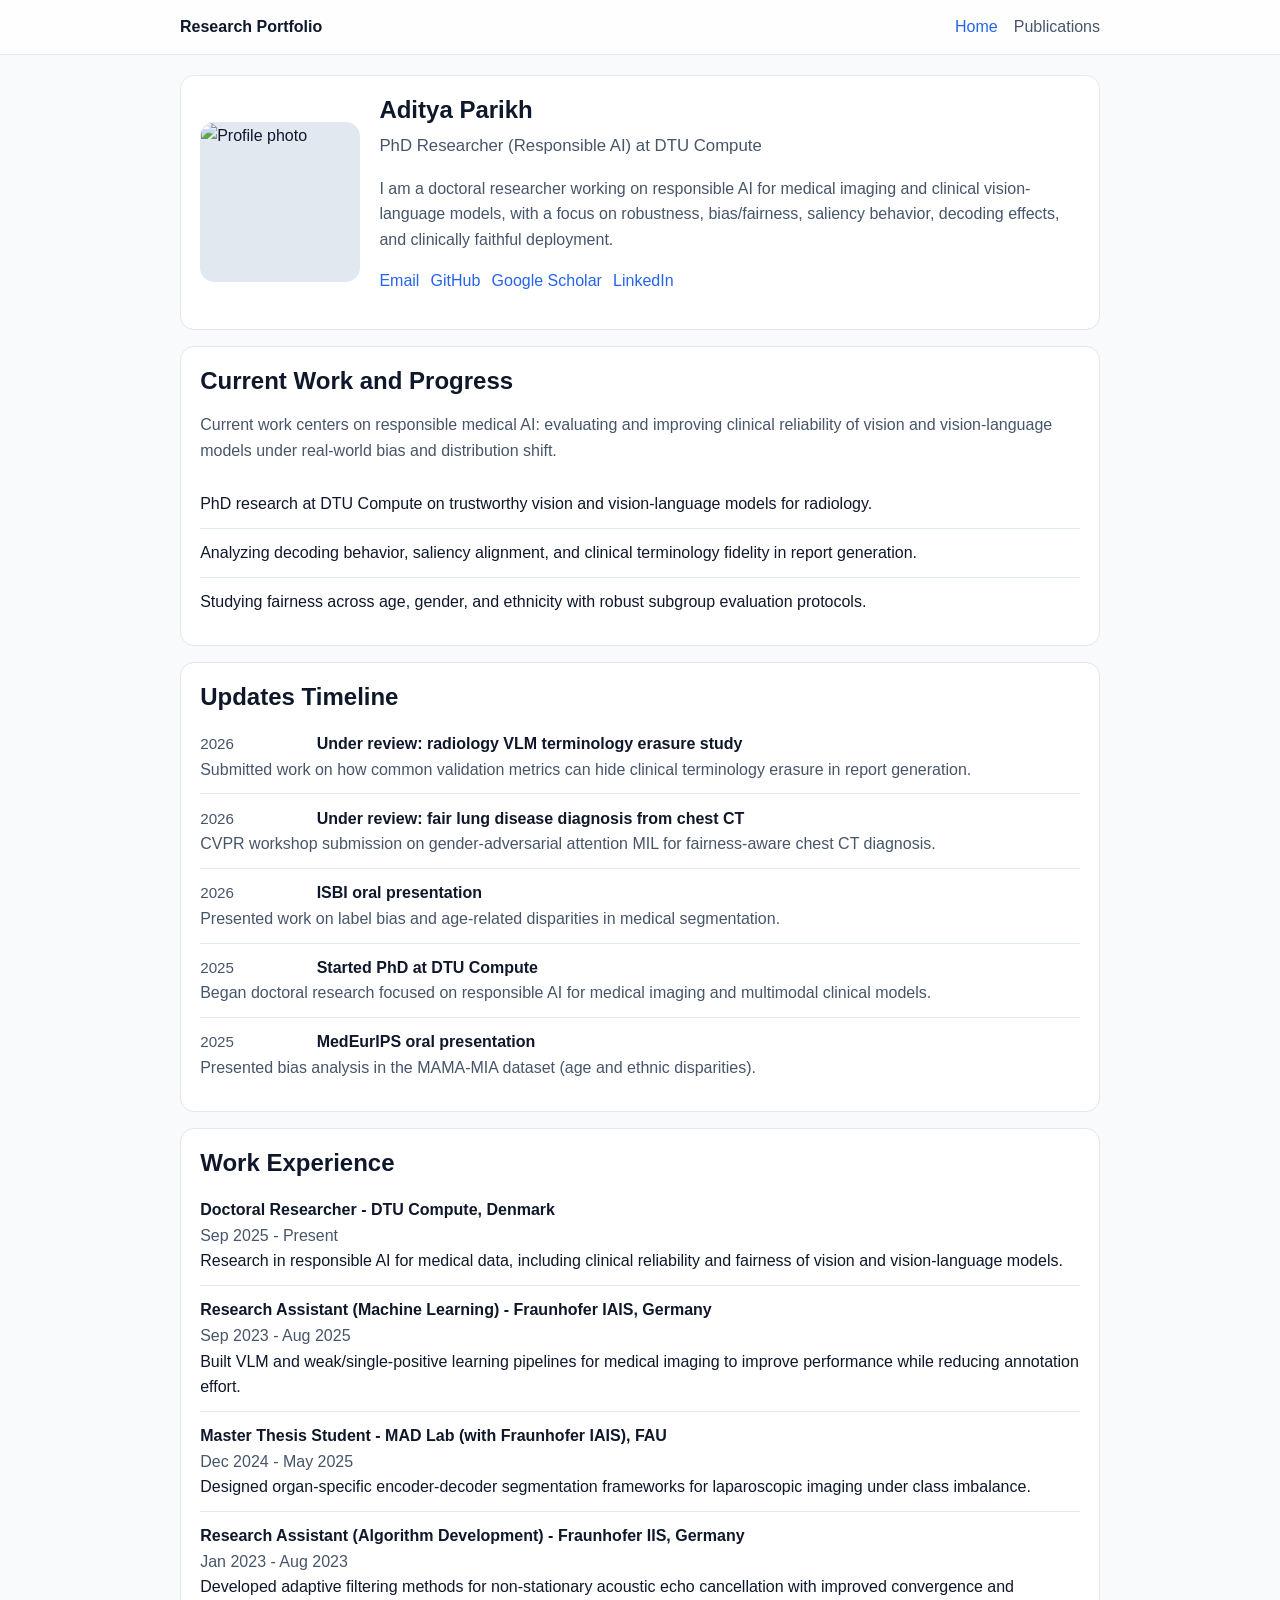
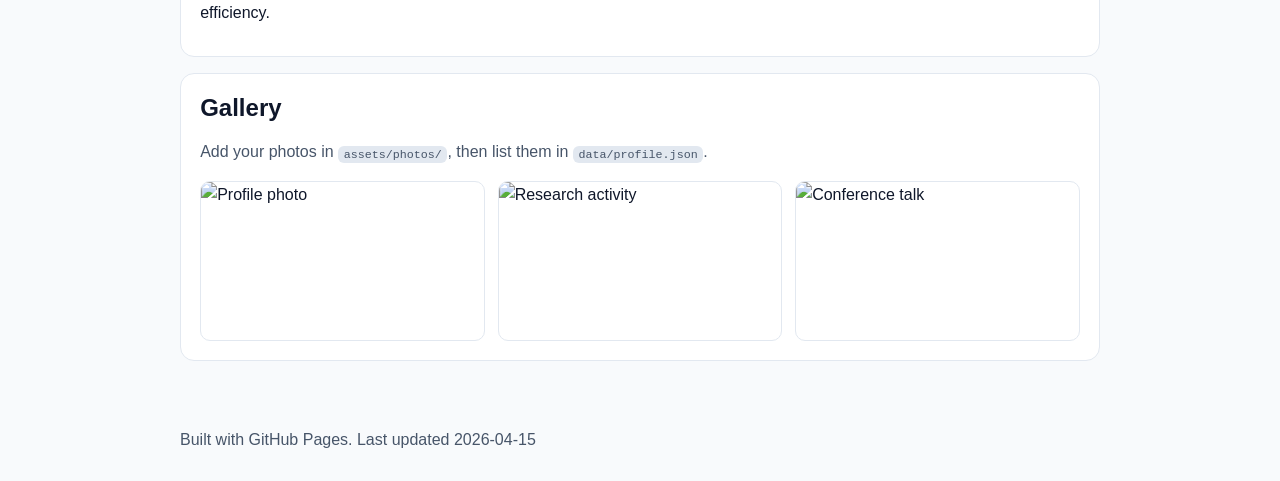
==== index.html @ 42bf50bf "Initial research portfolio site" ====
<!DOCTYPE html>
<html lang="en">
<head>
  <meta charset="UTF-8">
  <meta name="viewport" content="width=device-width, initial-scale=1.0">
  <title>Research Portfolio</title>
  <meta name="description" content="Personal research portfolio with current work, updates, and experience.">
  <link rel="stylesheet" href="styles.css">
</head>
<body>
  <header class="site-header">
    <nav class="nav container">
      <a class="logo" href="index.html">Research Portfolio</a>
      <div class="nav-links">
        <a href="index.html" aria-current="page">Home</a>
        <a href="publications.html">Publications</a>
      </div>
    </nav>
  </header>

  <main class="container">
    <section class="hero card">
      <img id="profilePhoto" class="profile-photo" src="assets/photos/profile.jpg" alt="Profile photo">
      <div>
        <h1 id="name">Your Name</h1>
        <p id="headline" class="headline">Your role and research focus</p>
        <p id="bio" class="muted">
          Add a short professional bio here.
        </p>
        <p class="links" id="profileLinks"></p>
      </div>
    </section>

    <section class="card">
      <h2>Current Work and Progress</h2>
      <p id="currentWorkSummary" class="muted">Loading...</p>
      <ul id="currentWorkList" class="clean-list"></ul>
    </section>

    <section class="card">
      <h2>Updates Timeline</h2>
      <ul id="timelineList" class="timeline"></ul>
    </section>

    <section class="card">
      <h2>Work Experience</h2>
      <ul id="experienceList" class="experience-list"></ul>
    </section>

    <section class="card">
      <h2>Gallery</h2>
      <p class="muted">Add your photos in <code>assets/photos/</code>, then list them in <code>data/profile.json</code>.</p>
      <div id="gallery" class="gallery"></div>
    </section>
  </main>

  <footer class="site-footer">
    <p class="container muted">Built with GitHub Pages. Last updated <span id="lastUpdated">-</span></p>
  </footer>

  <script src="script.js"></script>
</body>
</html>
---- styles.css ----
:root {
  --bg: #f8fafc;
  --text: #0f172a;
  --muted: #475569;
  --card: #ffffff;
  --border: #e2e8f0;
  --link: #2563eb;
  --accent: #0ea5e9;
}

* {
  box-sizing: border-box;
}

body {
  margin: 0;
  font-family: Inter, -apple-system, BlinkMacSystemFont, "Segoe UI", Roboto, sans-serif;
  background: var(--bg);
  color: var(--text);
  line-height: 1.6;
}

.container {
  width: min(920px, 92vw);
  margin: 0 auto;
}

.site-header {
  background: #ffffffcc;
  backdrop-filter: blur(6px);
  border-bottom: 1px solid var(--border);
  position: sticky;
  top: 0;
}

.nav {
  display: flex;
  justify-content: space-between;
  align-items: center;
  padding: 0.9rem 0;
}

.logo {
  font-weight: 700;
  color: var(--text);
  text-decoration: none;
}

.nav-links {
  display: flex;
  gap: 1rem;
}

.nav-links a {
  text-decoration: none;
  color: var(--muted);
  font-weight: 500;
}

.nav-links a[aria-current="page"] {
  color: var(--link);
}

main {
  padding: 1.2rem 0 2rem;
}

.card {
  background: var(--card);
  border: 1px solid var(--border);
  border-radius: 14px;
  padding: 1.2rem;
  margin-bottom: 1rem;
}

.hero {
  display: grid;
  grid-template-columns: 160px 1fr;
  gap: 1.2rem;
  align-items: center;
}

.profile-photo {
  width: 160px;
  height: 160px;
  border-radius: 14px;
  object-fit: cover;
  border: 1px solid var(--border);
  background: #e2e8f0;
}

h1,
h2 {
  margin-top: 0;
  margin-bottom: 0.5rem;
  line-height: 1.25;
}

.headline {
  margin: 0 0 0.5rem;
  color: var(--muted);
  font-size: 1.05rem;
}

.links a {
  color: var(--link);
  text-decoration: none;
  margin-right: 0.7rem;
}

.muted {
  color: var(--muted);
}

.clean-list,
.timeline,
.experience-list,
.publication-list {
  list-style: none;
  margin: 0;
  padding: 0;
}

.clean-list li,
.timeline li,
.experience-list li,
.publication-list li {
  padding: 0.7rem 0;
  border-bottom: 1px solid var(--border);
}

.clean-list li:last-child,
.timeline li:last-child,
.experience-list li:last-child,
.publication-list li:last-child {
  border-bottom: none;
}

.timeline-date {
  display: inline-block;
  min-width: 7rem;
  color: var(--muted);
  font-size: 0.95rem;
}

.item-title {
  font-weight: 600;
}

.gallery {
  display: grid;
  grid-template-columns: repeat(auto-fit, minmax(180px, 1fr));
  gap: 0.8rem;
}

.gallery img {
  width: 100%;
  height: 160px;
  object-fit: cover;
  border-radius: 10px;
  border: 1px solid var(--border);
}

.site-footer {
  padding: 1.1rem 0 1.8rem;
}

code {
  background: #e2e8f0;
  border-radius: 6px;
  padding: 0.1rem 0.35rem;
  font-size: 0.9em;
}

@media (max-width: 700px) {
  .hero {
    grid-template-columns: 1fr;
  }

  .profile-photo {
    width: 120px;
    height: 120px;
  }
}
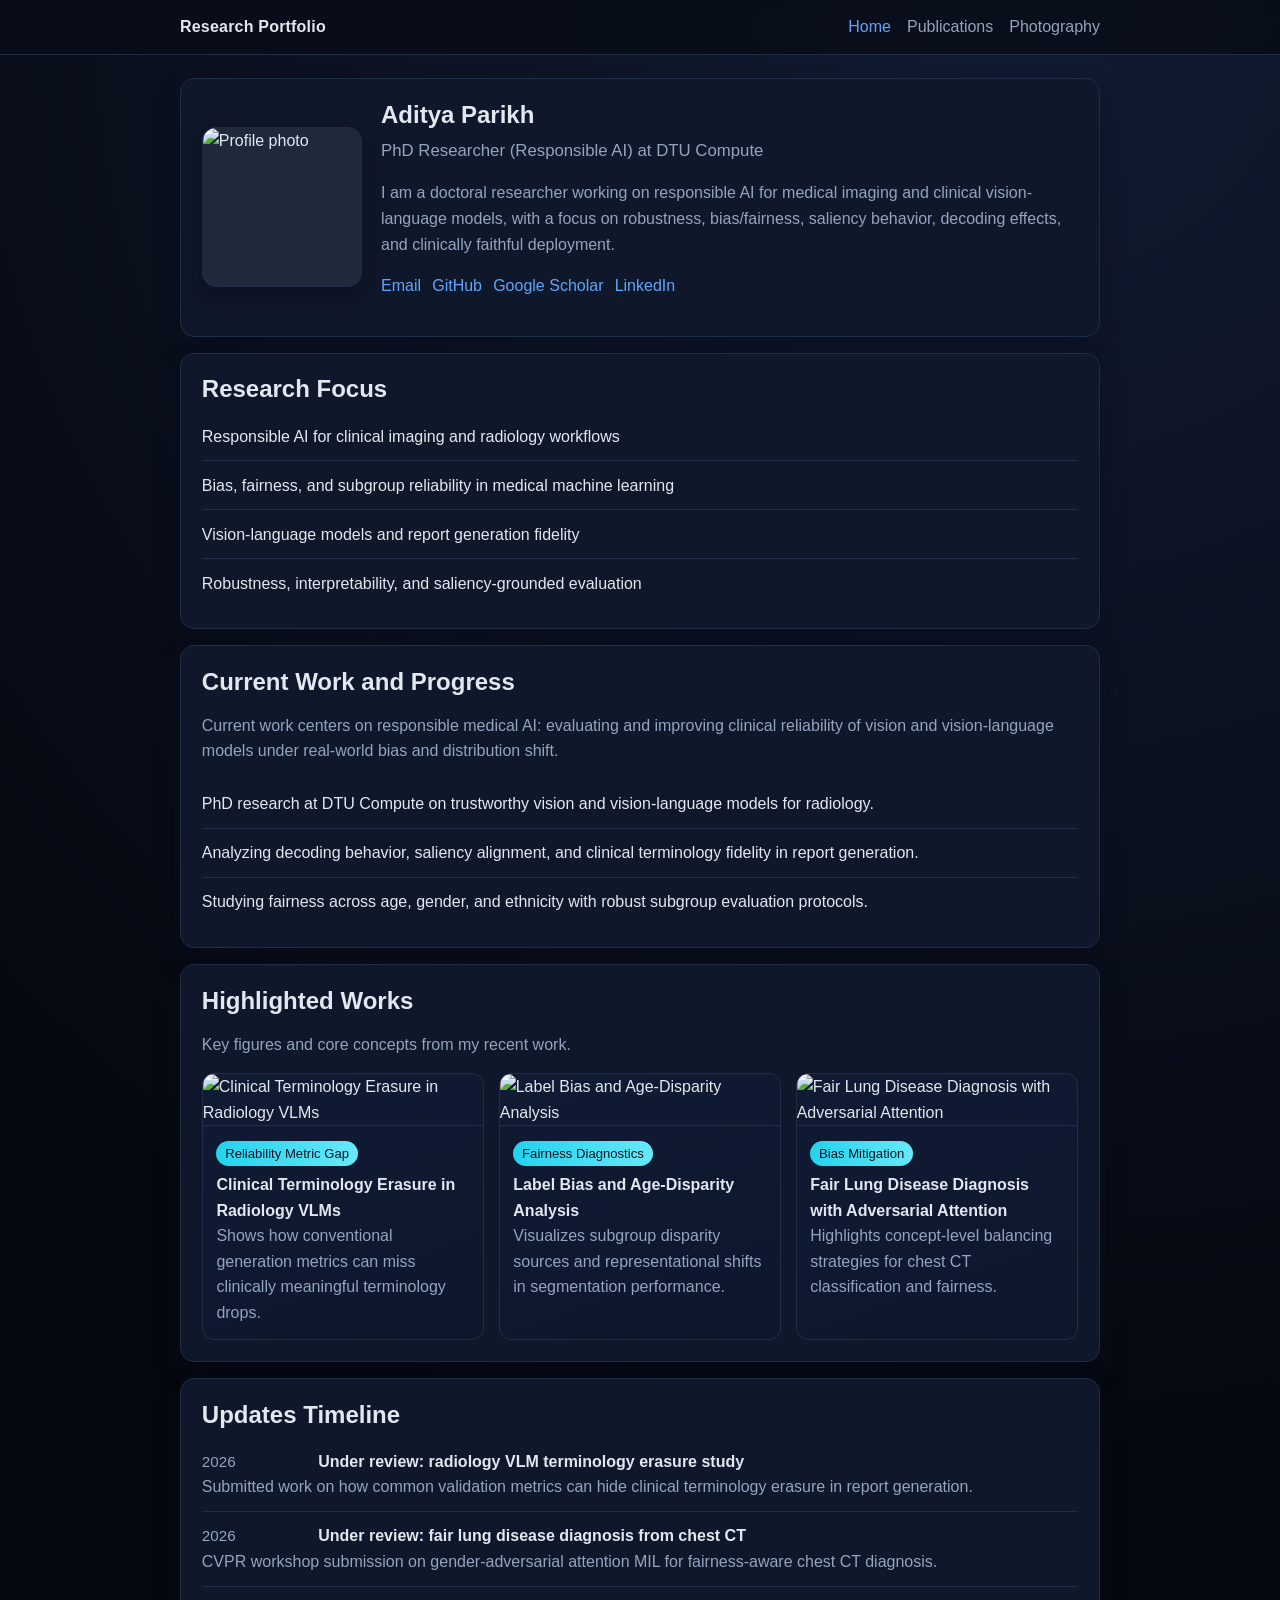
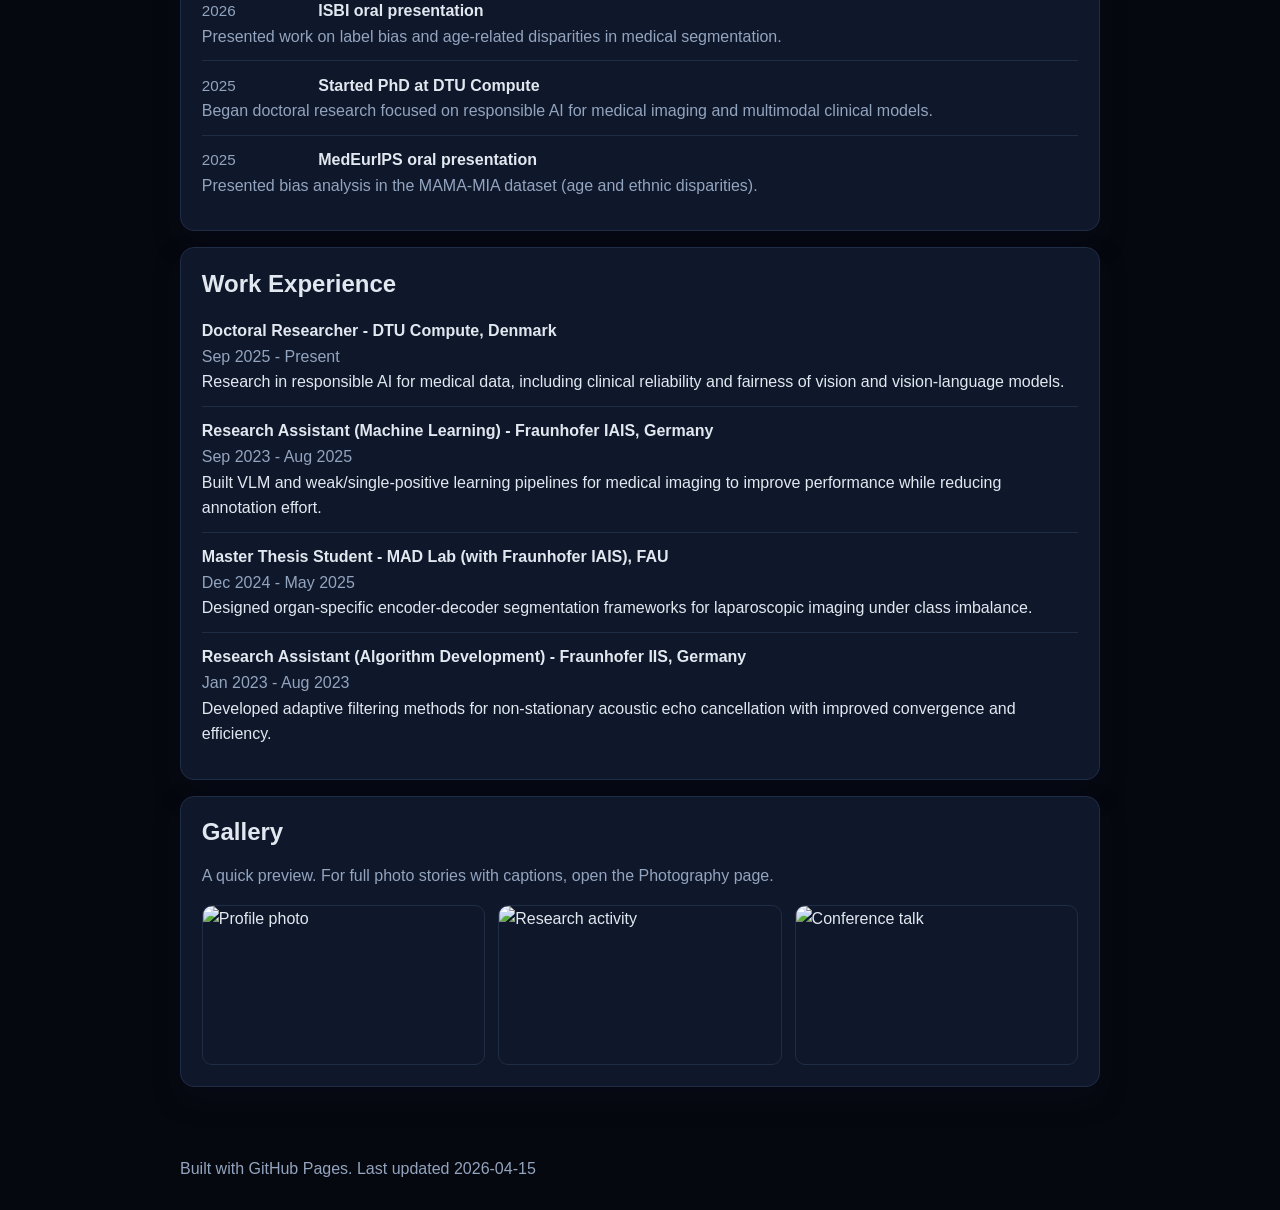
==== commit e53c8f5a: "15/04" ====
--- a/index.html
+++ b/index.html
@@ -14,42 +14,54 @@
       <div class="nav-links">
         <a href="index.html" aria-current="page">Home</a>
         <a href="publications.html">Publications</a>
+        <a href="photography.html">Photography</a>
       </div>
     </nav>
   </header>
 
   <main class="container">
-    <section class="hero card">
+    <section class="hero card reveal">
       <img id="profilePhoto" class="profile-photo" src="assets/photos/profile.jpg" alt="Profile photo">
       <div>
         <h1 id="name">Your Name</h1>
         <p id="headline" class="headline">Your role and research focus</p>
-        <p id="bio" class="muted">
+        <p id="aboutMe" class="muted">
           Add a short professional bio here.
         </p>
         <p class="links" id="profileLinks"></p>
       </div>
     </section>
 
-    <section class="card">
+    <section class="card reveal">
+      <h2>Research Focus</h2>
+      <ul id="researchFocusList" class="clean-list"></ul>
+    </section>
+
+    <section class="card reveal">
       <h2>Current Work and Progress</h2>
       <p id="currentWorkSummary" class="muted">Loading...</p>
       <ul id="currentWorkList" class="clean-list"></ul>
     </section>
 
-    <section class="card">
+    <section class="card reveal">
+      <h2>Highlighted Works</h2>
+      <p class="muted">Key figures and core concepts from my recent work.</p>
+      <div id="highlightedWorks" class="highlighted-grid"></div>
+    </section>
+
+    <section class="card reveal">
       <h2>Updates Timeline</h2>
       <ul id="timelineList" class="timeline"></ul>
     </section>
 
-    <section class="card">
+    <section class="card reveal">
       <h2>Work Experience</h2>
       <ul id="experienceList" class="experience-list"></ul>
     </section>
 
-    <section class="card">
+    <section class="card reveal">
       <h2>Gallery</h2>
-      <p class="muted">Add your photos in <code>assets/photos/</code>, then list them in <code>data/profile.json</code>.</p>
+      <p class="muted">A quick preview. For full photo stories with captions, open the Photography page.</p>
       <div id="gallery" class="gallery"></div>
     </section>
   </main>
--- a/styles.css
+++ b/styles.css
@@ -1,11 +1,13 @@
 :root {
-  --bg: #f8fafc;
-  --text: #0f172a;
-  --muted: #475569;
-  --card: #ffffff;
-  --border: #e2e8f0;
-  --link: #2563eb;
-  --accent: #0ea5e9;
+  --bg: #06080f;
+  --bg-soft: #0b1222;
+  --text: #e2e8f0;
+  --muted: #93a4bf;
+  --card: #0f172a;
+  --border: #1f2d46;
+  --link: #60a5fa;
+  --accent: #22d3ee;
+  --shadow: rgba(9, 14, 29, 0.45);
 }
 
 * {
@@ -15,7 +17,7 @@
 body {
   margin: 0;
   font-family: Inter, -apple-system, BlinkMacSystemFont, "Segoe UI", Roboto, sans-serif;
-  background: var(--bg);
+  background: radial-gradient(circle at 80% 0%, #111b32 0%, var(--bg) 50%);
   color: var(--text);
   line-height: 1.6;
 }
@@ -26,7 +28,7 @@
 }
 
 .site-header {
-  background: #ffffffcc;
+  background: rgba(9, 13, 25, 0.88);
   backdrop-filter: blur(6px);
   border-bottom: 1px solid var(--border);
   position: sticky;
@@ -44,6 +46,7 @@
   font-weight: 700;
   color: var(--text);
   text-decoration: none;
+  letter-spacing: 0.2px;
 }
 
 .nav-links {
@@ -62,15 +65,23 @@
 }
 
 main {
-  padding: 1.2rem 0 2rem;
+  padding: 1.4rem 0 2.2rem;
 }
 
 .card {
   background: var(--card);
   border: 1px solid var(--border);
   border-radius: 14px;
-  padding: 1.2rem;
+  padding: 1.3rem;
   margin-bottom: 1rem;
+  box-shadow: 0 12px 26px var(--shadow);
+  transition: transform 220ms ease, border-color 220ms ease, box-shadow 220ms ease;
+}
+
+.card:hover {
+  transform: translateY(-2px);
+  border-color: #2b3f63;
+  box-shadow: 0 16px 34px var(--shadow);
 }
 
 .hero {
@@ -86,7 +97,8 @@
   border-radius: 14px;
   object-fit: cover;
   border: 1px solid var(--border);
-  background: #e2e8f0;
+  background: #1e293b;
+  box-shadow: 0 8px 22px rgba(4, 10, 24, 0.5);
 }
 
 h1,
@@ -106,6 +118,10 @@
   color: var(--link);
   text-decoration: none;
   margin-right: 0.7rem;
+}
+
+.links a:hover {
+  color: var(--accent);
 }
 
 .muted {
@@ -147,6 +163,40 @@
   font-weight: 600;
 }
 
+.highlighted-grid {
+  display: grid;
+  grid-template-columns: repeat(auto-fit, minmax(230px, 1fr));
+  gap: 0.9rem;
+}
+
+.highlight-card {
+  background: linear-gradient(160deg, #101b34 0%, #0d162b 100%);
+  border: 1px solid var(--border);
+  border-radius: 12px;
+  overflow: hidden;
+}
+
+.highlight-card img {
+  width: 100%;
+  height: 170px;
+  object-fit: cover;
+  border-bottom: 1px solid var(--border);
+}
+
+.highlight-card .content {
+  padding: 0.85rem;
+}
+
+.highlight-card .concept-tag {
+  display: inline-block;
+  font-size: 0.82rem;
+  color: #0b1327;
+  background: linear-gradient(90deg, #22d3ee, #67e8f9);
+  border-radius: 999px;
+  padding: 0.15rem 0.55rem;
+  margin-bottom: 0.35rem;
+}
+
 .gallery {
   display: grid;
   grid-template-columns: repeat(auto-fit, minmax(180px, 1fr));
@@ -161,15 +211,68 @@
   border: 1px solid var(--border);
 }
 
+.photo-stories {
+  display: grid;
+  grid-template-columns: repeat(auto-fit, minmax(240px, 1fr));
+  gap: 1rem;
+}
+
+.photo-story {
+  border: 1px solid var(--border);
+  border-radius: 12px;
+  overflow: hidden;
+  background: #0b1427;
+}
+
+.photo-story img {
+  width: 100%;
+  height: 210px;
+  object-fit: cover;
+  border-bottom: 1px solid var(--border);
+}
+
+.photo-story figcaption {
+  padding: 0.8rem;
+}
+
 .site-footer {
   padding: 1.1rem 0 1.8rem;
 }
 
 code {
-  background: #e2e8f0;
+  background: #1e293b;
   border-radius: 6px;
   padding: 0.1rem 0.35rem;
   font-size: 0.9em;
+}
+
+.reveal {
+  opacity: 0;
+  transform: translateY(12px);
+  animation: revealUp 560ms ease forwards;
+}
+
+.reveal:nth-of-type(2) {
+  animation-delay: 60ms;
+}
+
+.reveal:nth-of-type(3) {
+  animation-delay: 120ms;
+}
+
+.reveal:nth-of-type(4) {
+  animation-delay: 180ms;
+}
+
+.reveal:nth-of-type(5) {
+  animation-delay: 240ms;
+}
+
+@keyframes revealUp {
+  to {
+    opacity: 1;
+    transform: translateY(0);
+  }
 }
 
 @media (max-width: 700px) {
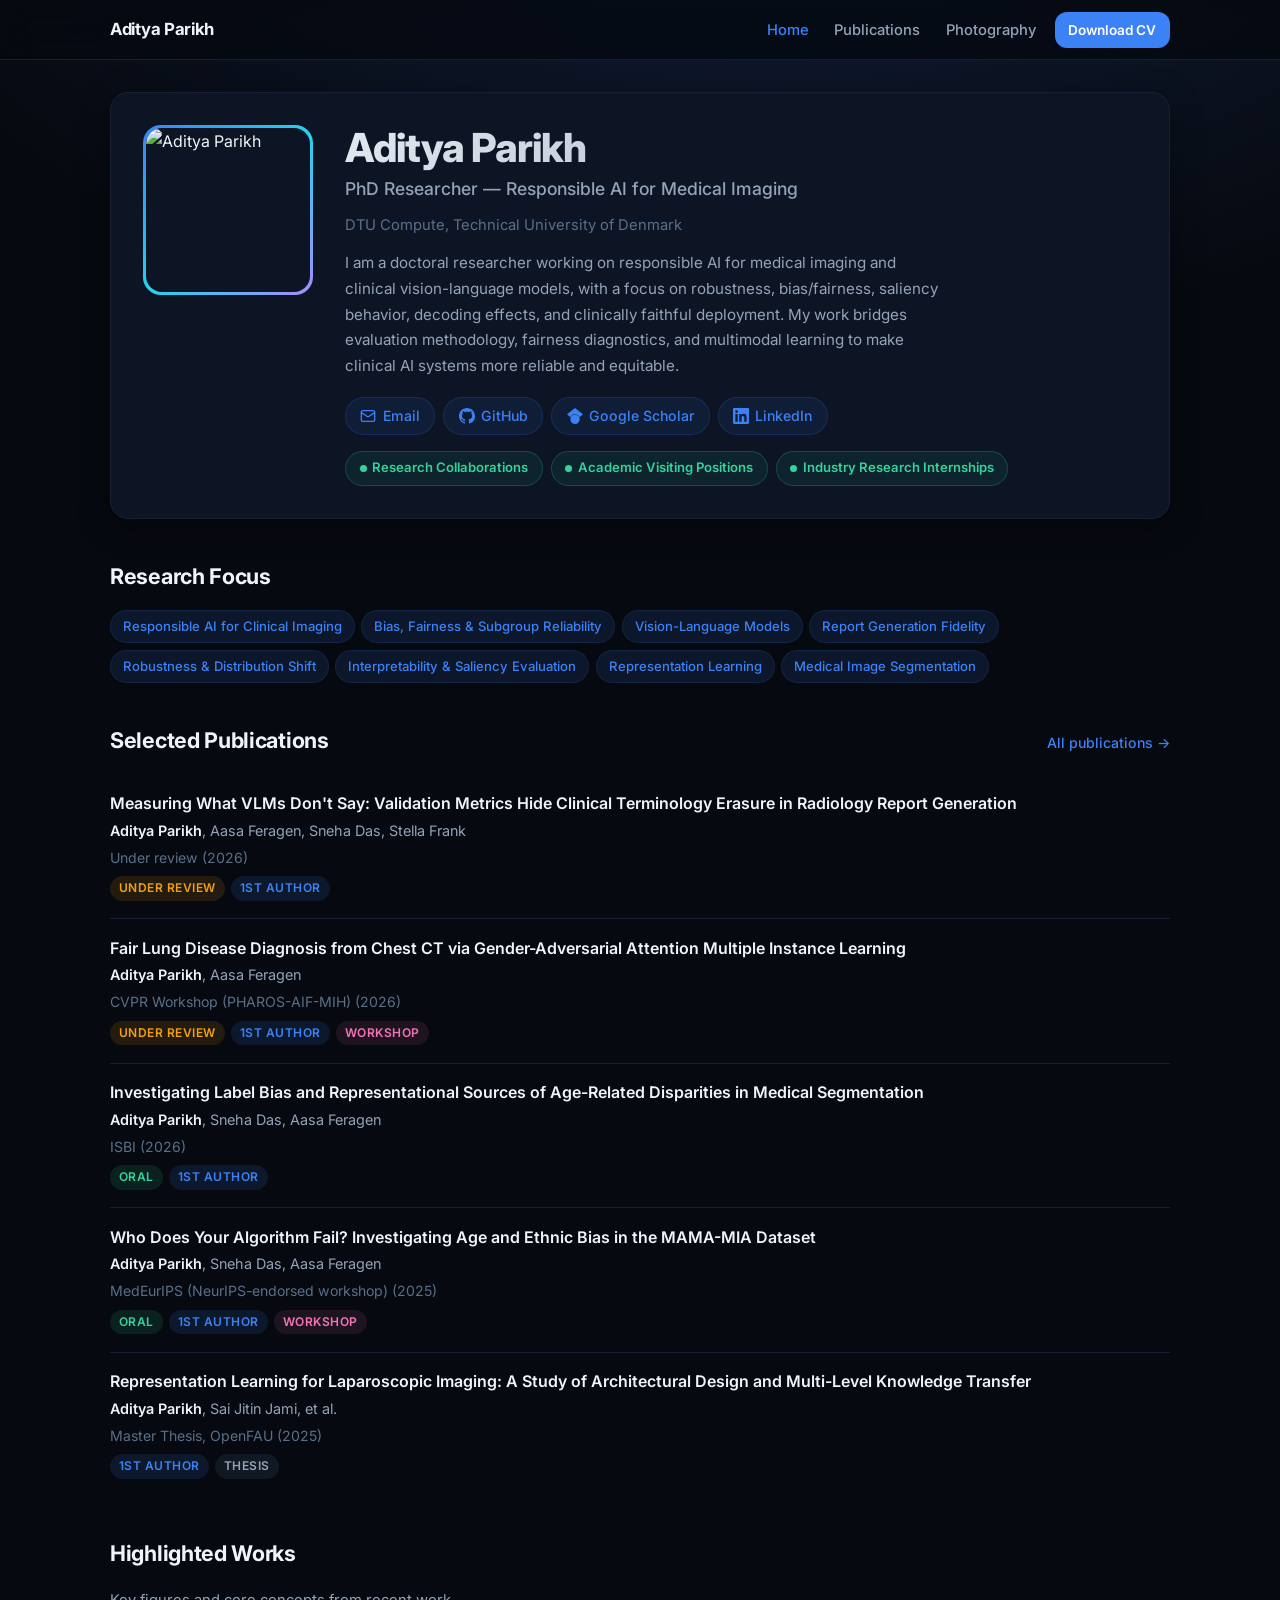
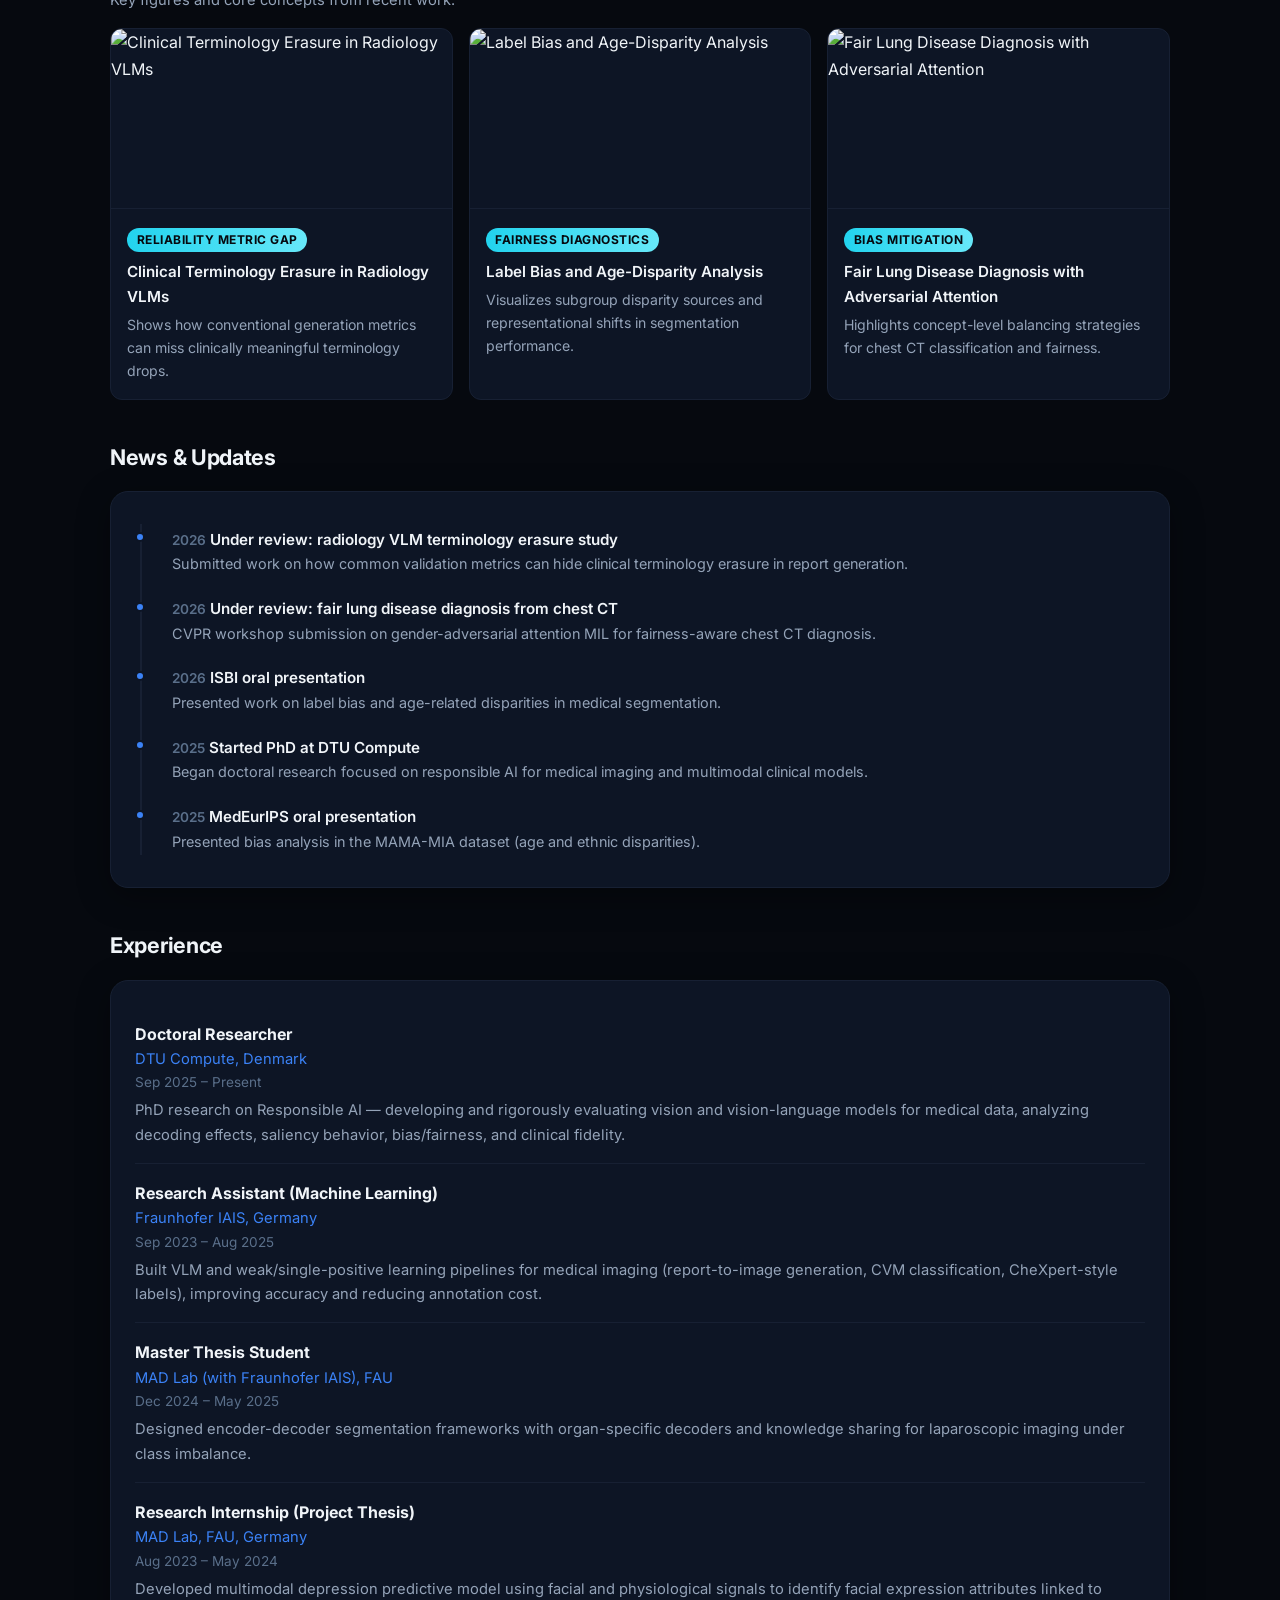
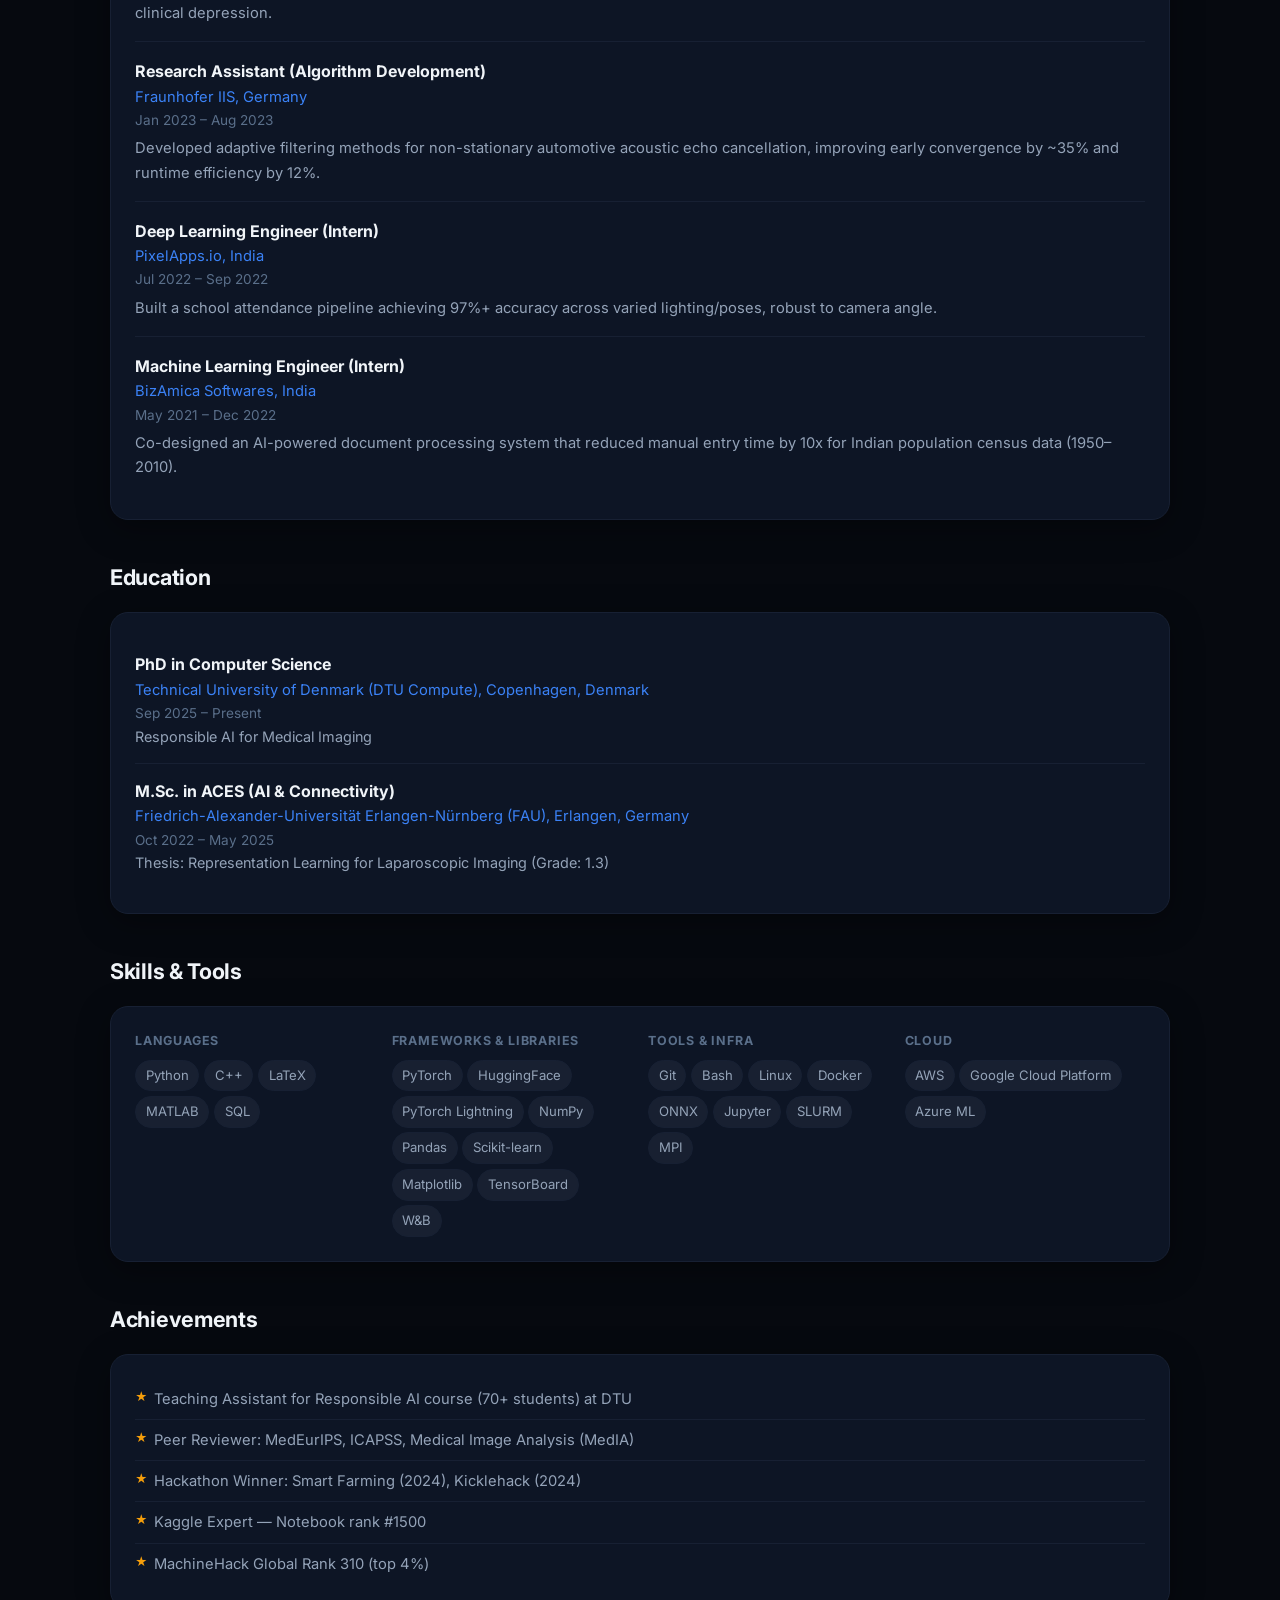
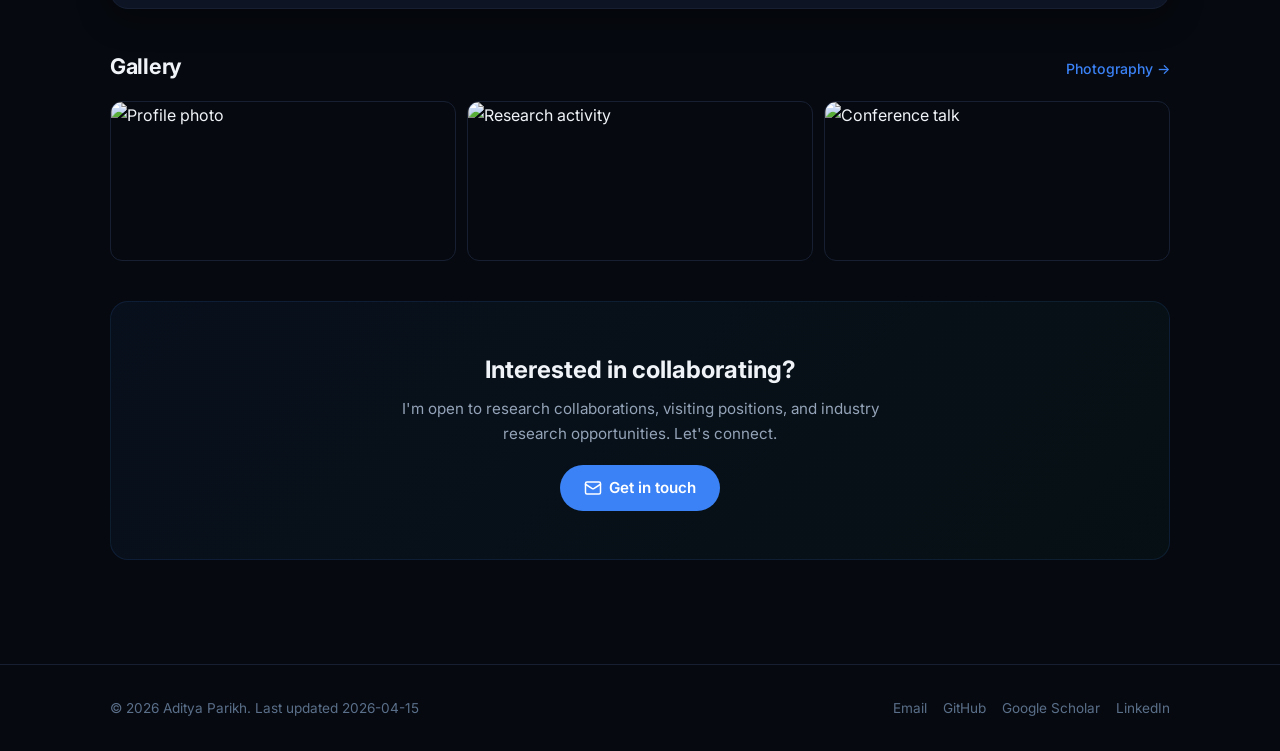
==== commit a2612266: "visuals" ====
--- a/index.html
+++ b/index.html
@@ -3,72 +3,146 @@
 <head>
   <meta charset="UTF-8">
   <meta name="viewport" content="width=device-width, initial-scale=1.0">
-  <title>Research Portfolio</title>
-  <meta name="description" content="Personal research portfolio with current work, updates, and experience.">
+  <title>Aditya Parikh — Responsible AI Researcher</title>
+  <meta name="description" content="Aditya Parikh — PhD researcher at DTU Compute working on responsible AI for medical imaging, fairness, and clinical vision-language models.">
+  <meta property="og:title" content="Aditya Parikh — Responsible AI Researcher">
+  <meta property="og:description" content="PhD researcher at DTU Compute. Responsible AI for medical imaging, bias/fairness, and vision-language models.">
+  <meta property="og:type" content="website">
+  <link rel="preconnect" href="https://fonts.googleapis.com">
+  <link rel="preconnect" href="https://fonts.gstatic.com" crossorigin>
+  <link href="https://fonts.googleapis.com/css2?family=Inter:wght@400;500;600;700;800&display=swap" rel="stylesheet">
   <link rel="stylesheet" href="styles.css">
 </head>
 <body>
   <header class="site-header">
     <nav class="nav container">
-      <a class="logo" href="index.html">Research Portfolio</a>
+      <a class="nav-brand" href="index.html">Aditya Parikh</a>
+      <button class="nav-toggle" aria-label="Toggle navigation">
+        <svg viewBox="0 0 24 24" fill="none" stroke="currentColor" stroke-width="2" stroke-linecap="round"><line x1="3" y1="6" x2="21" y2="6"/><line x1="3" y1="12" x2="21" y2="12"/><line x1="3" y1="18" x2="21" y2="18"/></svg>
+      </button>
       <div class="nav-links">
         <a href="index.html" aria-current="page">Home</a>
         <a href="publications.html">Publications</a>
         <a href="photography.html">Photography</a>
+        <a href="ADITYA_PARIKH_CV.pdf" target="_blank" class="nav-cv">Download CV</a>
       </div>
     </nav>
   </header>
 
   <main class="container">
-    <section class="hero card reveal">
-      <img id="profilePhoto" class="profile-photo" src="assets/photos/profile.jpg" alt="Profile photo">
-      <div>
-        <h1 id="name">Your Name</h1>
-        <p id="headline" class="headline">Your role and research focus</p>
-        <p id="aboutMe" class="muted">
-          Add a short professional bio here.
-        </p>
-        <p class="links" id="profileLinks"></p>
+    <!-- Hero -->
+    <section class="card hero reveal-on-scroll" id="heroSection">
+      <div class="hero-photo-wrap">
+        <div class="hero-photo-ring">
+          <img id="profilePhoto" class="hero-photo" src="assets/photos/profile.jpg" alt="Aditya Parikh">
+        </div>
+      </div>
+      <div class="hero-content">
+        <h1 class="hero-name" id="heroName">Aditya Parikh</h1>
+        <p class="hero-title" id="heroHeadline">PhD Researcher — Responsible AI for Medical Imaging</p>
+        <p class="hero-affiliation" id="heroAffiliation"></p>
+        <p class="hero-bio" id="heroBio"></p>
+        <div class="hero-links" id="heroLinks"></div>
+        <div class="open-to" id="heroOpenTo"></div>
       </div>
     </section>
 
-    <section class="card reveal">
-      <h2>Research Focus</h2>
-      <ul id="researchFocusList" class="clean-list"></ul>
+    <!-- Research Focus -->
+    <section class="section reveal-on-scroll">
+      <div class="section-header"><h2>Research Focus</h2></div>
+      <div class="pills" id="researchPills"></div>
     </section>
 
-    <section class="card reveal">
-      <h2>Current Work and Progress</h2>
-      <p id="currentWorkSummary" class="muted">Loading...</p>
-      <ul id="currentWorkList" class="clean-list"></ul>
+    <!-- Selected Publications -->
+    <section class="section reveal-on-scroll">
+      <div class="section-header">
+        <h2>Selected Publications</h2>
+        <a href="publications.html" class="section-link">All publications &rarr;</a>
+      </div>
+      <ul class="pub-list" id="selectedPubs"></ul>
     </section>
 
-    <section class="card reveal">
-      <h2>Highlighted Works</h2>
-      <p class="muted">Key figures and core concepts from my recent work.</p>
-      <div id="highlightedWorks" class="highlighted-grid"></div>
+    <!-- Highlighted Works -->
+    <section class="section reveal-on-scroll">
+      <div class="section-header"><h2>Highlighted Works</h2></div>
+      <p class="text-secondary" style="color:var(--text-secondary);margin-bottom:1rem;font-size:0.92rem;">Key figures and core concepts from recent work.</p>
+      <div class="highlights-grid" id="highlightedWorks"></div>
     </section>
 
-    <section class="card reveal">
-      <h2>Updates Timeline</h2>
-      <ul id="timelineList" class="timeline"></ul>
+    <!-- News & Updates -->
+    <section class="section reveal-on-scroll">
+      <div class="section-header"><h2>News &amp; Updates</h2></div>
+      <div class="card">
+        <ul class="timeline" id="timelineList"></ul>
+      </div>
     </section>
 
-    <section class="card reveal">
-      <h2>Work Experience</h2>
-      <ul id="experienceList" class="experience-list"></ul>
+    <!-- Experience -->
+    <section class="section reveal-on-scroll">
+      <div class="section-header"><h2>Experience</h2></div>
+      <div class="card">
+        <ul class="exp-list" id="experienceList"></ul>
+      </div>
     </section>
 
-    <section class="card reveal">
-      <h2>Gallery</h2>
-      <p class="muted">A quick preview. For full photo stories with captions, open the Photography page.</p>
-      <div id="gallery" class="gallery"></div>
+    <!-- Education -->
+    <section class="section reveal-on-scroll">
+      <div class="section-header"><h2>Education</h2></div>
+      <div class="card">
+        <div id="educationList"></div>
+      </div>
+    </section>
+
+    <!-- Skills -->
+    <section class="section reveal-on-scroll">
+      <div class="section-header"><h2>Skills &amp; Tools</h2></div>
+      <div class="card">
+        <div class="skills-grid" id="skillsGrid"></div>
+      </div>
+    </section>
+
+    <!-- Achievements -->
+    <section class="section reveal-on-scroll">
+      <div class="section-header"><h2>Achievements</h2></div>
+      <div class="card">
+        <ul class="achievements" id="achievementsList"></ul>
+      </div>
+    </section>
+
+    <!-- Gallery -->
+    <section class="section reveal-on-scroll">
+      <div class="section-header">
+        <h2>Gallery</h2>
+        <a href="photography.html" class="section-link">Photography &rarr;</a>
+      </div>
+      <div class="gallery-grid" id="gallery"></div>
+    </section>
+
+    <!-- Contact CTA -->
+    <section class="section reveal-on-scroll">
+      <div class="cta-section">
+        <h2 class="cta-heading">Interested in collaborating?</h2>
+        <p class="cta-sub">I'm open to research collaborations, visiting positions, and industry research opportunities. Let's connect.</p>
+        <a id="ctaEmail" href="mailto:adinparikh@gmail.com" class="cta-btn">
+          <svg width="18" height="18" viewBox="0 0 24 24" fill="none" stroke="currentColor" stroke-width="2" stroke-linecap="round" stroke-linejoin="round"><rect x="2" y="4" width="20" height="16" rx="2"/><path d="m22 7-8.97 5.7a1.94 1.94 0 0 1-2.06 0L2 7"/></svg>
+          Get in touch
+        </a>
+      </div>
     </section>
   </main>
 
   <footer class="site-footer">
-    <p class="container muted">Built with GitHub Pages. Last updated <span id="lastUpdated">-</span></p>
+    <div class="container footer-inner">
+      <span class="footer-text">&copy; 2026 Aditya Parikh. Last updated <span id="lastUpdated">—</span></span>
+      <div class="footer-links" id="footerLinks"></div>
+    </div>
   </footer>
+
+  <!-- Lightbox -->
+  <div class="lightbox" id="lightbox">
+    <button class="lightbox-close" aria-label="Close">&times;</button>
+    <img src="" alt="Enlarged photo">
+  </div>
 
   <script src="script.js"></script>
 </body>
--- a/styles.css
+++ b/styles.css
@@ -1,287 +1,492 @@
 :root {
-  --bg: #06080f;
-  --bg-soft: #0b1222;
-  --text: #e2e8f0;
-  --muted: #93a4bf;
-  --card: #0f172a;
-  --border: #1f2d46;
-  --link: #60a5fa;
-  --accent: #22d3ee;
-  --shadow: rgba(9, 14, 29, 0.45);
-}
-
-* {
-  box-sizing: border-box;
-}
+  --bg: #06090f;
+  --bg-gradient: radial-gradient(ellipse 120% 80% at 60% -10%, #111d35 0%, #06090f 60%);
+  --surface: #0d1525;
+  --surface-hover: #111d30;
+  --border: #172033;
+  --border-hover: #243352;
+  --text: #f0f4f8;
+  --text-secondary: #94a3b8;
+  --text-muted: #5a6f8a;
+  --accent: #3b82f6;
+  --accent-soft: rgba(59, 130, 246, 0.12);
+  --accent-hover: #60a5fa;
+  --cyan: #22d3ee;
+  --emerald: #34d399;
+  --amber: #f59e0b;
+  --rose: #f472b6;
+  --purple: #a78bfa;
+  --radius: 12px;
+  --radius-lg: 18px;
+  --radius-full: 999px;
+  --shadow: 0 8px 32px rgba(0,0,0,0.35);
+  --shadow-lg: 0 16px 48px rgba(0,0,0,0.45);
+  --transition: 200ms ease;
+  --max-w: 1060px;
+  --header-h: 60px;
+}
+
+*, *::before, *::after { box-sizing: border-box; margin: 0; padding: 0; }
+
+html { scroll-behavior: smooth; }
 
 body {
-  margin: 0;
-  font-family: Inter, -apple-system, BlinkMacSystemFont, "Segoe UI", Roboto, sans-serif;
-  background: radial-gradient(circle at 80% 0%, #111b32 0%, var(--bg) 50%);
+  font-family: 'Inter', -apple-system, BlinkMacSystemFont, "Segoe UI", Roboto, sans-serif;
+  background: var(--bg);
+  background-image: var(--bg-gradient);
+  background-attachment: fixed;
   color: var(--text);
-  line-height: 1.6;
-}
-
-.container {
-  width: min(920px, 92vw);
-  margin: 0 auto;
-}
-
+  line-height: 1.65;
+  -webkit-font-smoothing: antialiased;
+}
+
+a { color: var(--accent); text-decoration: none; transition: color var(--transition); }
+a:hover { color: var(--accent-hover); }
+
+img { display: block; max-width: 100%; }
+
+.container { width: min(var(--max-w), 90vw); margin: 0 auto; }
+
+/* ─── Header ─── */
 .site-header {
-  background: rgba(9, 13, 25, 0.88);
-  backdrop-filter: blur(6px);
+  position: sticky; top: 0; z-index: 100;
+  background: rgba(6, 9, 15, 0.82);
+  backdrop-filter: blur(14px) saturate(1.6);
+  -webkit-backdrop-filter: blur(14px) saturate(1.6);
   border-bottom: 1px solid var(--border);
-  position: sticky;
-  top: 0;
-}
-
+  height: var(--header-h);
+}
 .nav {
-  display: flex;
-  justify-content: space-between;
-  align-items: center;
-  padding: 0.9rem 0;
-}
-
-.logo {
-  font-weight: 700;
-  color: var(--text);
-  text-decoration: none;
-  letter-spacing: 0.2px;
-}
-
-.nav-links {
-  display: flex;
-  gap: 1rem;
-}
-
+  display: flex; justify-content: space-between; align-items: center;
+  height: var(--header-h);
+}
+.nav-brand {
+  font-weight: 700; font-size: 1.05rem; color: var(--text);
+  letter-spacing: -0.3px;
+}
+.nav-links { display: flex; align-items: center; gap: 0.2rem; }
 .nav-links a {
-  text-decoration: none;
-  color: var(--muted);
-  font-weight: 500;
-}
-
-.nav-links a[aria-current="page"] {
-  color: var(--link);
-}
-
-main {
-  padding: 1.4rem 0 2.2rem;
-}
-
+  color: var(--text-secondary); font-weight: 500; font-size: 0.92rem;
+  padding: 0.4rem 0.7rem; border-radius: var(--radius); transition: all var(--transition);
+}
+.nav-links a:hover { color: var(--text); background: var(--accent-soft); }
+.nav-links a[aria-current="page"] { color: var(--accent); }
+.nav-cv {
+  margin-left: 0.3rem; padding: 0.4rem 0.85rem !important;
+  background: var(--accent); color: #fff !important; border-radius: var(--radius-full);
+  font-size: 0.85rem !important; font-weight: 600 !important;
+}
+.nav-cv:hover { background: var(--accent-hover) !important; }
+.nav-toggle {
+  display: none; background: none; border: none; color: var(--text);
+  cursor: pointer; padding: 0.4rem;
+}
+.nav-toggle svg { width: 24px; height: 24px; }
+
+/* ─── Sections ─── */
+main { padding: 2rem 0 3rem; }
+.section { margin-bottom: 2.5rem; }
+.section-header {
+  display: flex; justify-content: space-between; align-items: baseline;
+  margin-bottom: 1rem; flex-wrap: wrap; gap: 0.5rem;
+}
+.section-header h2 {
+  font-size: 1.35rem; font-weight: 700; letter-spacing: -0.3px;
+}
+.section-link {
+  font-size: 0.88rem; font-weight: 500; color: var(--accent);
+  display: inline-flex; align-items: center; gap: 0.3rem;
+}
+.section-link:hover { gap: 0.5rem; }
+
+/* ─── Cards ─── */
 .card {
-  background: var(--card);
+  background: var(--surface);
   border: 1px solid var(--border);
-  border-radius: 14px;
-  padding: 1.3rem;
-  margin-bottom: 1rem;
-  box-shadow: 0 12px 26px var(--shadow);
-  transition: transform 220ms ease, border-color 220ms ease, box-shadow 220ms ease;
-}
-
+  border-radius: var(--radius-lg);
+  padding: 1.5rem;
+  box-shadow: var(--shadow);
+  transition: transform var(--transition), border-color var(--transition), box-shadow var(--transition);
+}
 .card:hover {
   transform: translateY(-2px);
-  border-color: #2b3f63;
-  box-shadow: 0 16px 34px var(--shadow);
-}
-
+  border-color: var(--border-hover);
+  box-shadow: var(--shadow-lg);
+}
+.card + .card { margin-top: 1rem; }
+
+/* ─── Hero ─── */
 .hero {
-  display: grid;
-  grid-template-columns: 160px 1fr;
-  gap: 1.2rem;
-  align-items: center;
-}
-
-.profile-photo {
-  width: 160px;
-  height: 160px;
-  border-radius: 14px;
-  object-fit: cover;
-  border: 1px solid var(--border);
-  background: #1e293b;
-  box-shadow: 0 8px 22px rgba(4, 10, 24, 0.5);
-}
-
-h1,
-h2 {
-  margin-top: 0;
-  margin-bottom: 0.5rem;
-  line-height: 1.25;
-}
-
-.headline {
-  margin: 0 0 0.5rem;
-  color: var(--muted);
-  font-size: 1.05rem;
-}
-
-.links a {
-  color: var(--link);
-  text-decoration: none;
-  margin-right: 0.7rem;
-}
-
-.links a:hover {
-  color: var(--accent);
-}
-
-.muted {
-  color: var(--muted);
-}
-
-.clean-list,
-.timeline,
-.experience-list,
-.publication-list {
-  list-style: none;
-  margin: 0;
-  padding: 0;
-}
-
-.clean-list li,
-.timeline li,
-.experience-list li,
-.publication-list li {
-  padding: 0.7rem 0;
+  display: flex; gap: 2rem; align-items: flex-start;
+  padding: 2rem; margin-bottom: 2.5rem;
+}
+.hero-photo-wrap {
+  flex-shrink: 0; position: relative;
+}
+.hero-photo-ring {
+  width: 170px; height: 170px; border-radius: var(--radius-lg);
+  padding: 3px;
+  background: linear-gradient(135deg, var(--accent) 0%, var(--cyan) 50%, var(--purple) 100%);
+}
+.hero-photo {
+  width: 100%; height: 100%; border-radius: calc(var(--radius-lg) - 2px);
+  object-fit: cover; display: block;
+  background: var(--surface);
+}
+.hero-content { flex: 1; min-width: 0; }
+.hero-name {
+  font-size: 2.5rem; font-weight: 800; letter-spacing: -1px; line-height: 1.15;
+  background: linear-gradient(135deg, #e2e8f0 0%, #94a3b8 100%);
+  -webkit-background-clip: text; -webkit-text-fill-color: transparent;
+  background-clip: text; margin-bottom: 0.2rem;
+}
+.hero-title {
+  font-size: 1.1rem; color: var(--text-secondary); margin-bottom: 0.6rem;
+  font-weight: 500;
+}
+.hero-affiliation {
+  font-size: 0.92rem; color: var(--text-muted); margin-bottom: 0.8rem;
+}
+.hero-bio {
+  color: var(--text-secondary); font-size: 0.95rem; line-height: 1.7;
+  margin-bottom: 1.1rem; max-width: 600px;
+}
+.hero-links {
+  display: flex; flex-wrap: wrap; gap: 0.5rem; margin-bottom: 1rem;
+}
+.hero-link {
+  display: inline-flex; align-items: center; gap: 0.4rem;
+  padding: 0.4rem 0.9rem; border-radius: var(--radius-full);
+  background: rgba(59, 130, 246, 0.08); border: 1px solid rgba(59, 130, 246, 0.18);
+  color: var(--accent); font-size: 0.88rem; font-weight: 500;
+  transition: all var(--transition);
+}
+.hero-link:hover {
+  background: rgba(59, 130, 246, 0.16); border-color: rgba(59, 130, 246, 0.35);
+  color: var(--accent-hover);
+}
+.hero-link svg { width: 16px; height: 16px; flex-shrink: 0; }
+
+/* ─── Open-to badges ─── */
+.open-to {
+  display: flex; flex-wrap: wrap; gap: 0.5rem;
+}
+.open-badge {
+  display: inline-flex; align-items: center; gap: 0.35rem;
+  padding: 0.35rem 0.85rem; border-radius: var(--radius-full);
+  font-size: 0.82rem; font-weight: 600;
+  background: rgba(34, 211, 153, 0.08); border: 1px solid rgba(34, 211, 153, 0.22);
+  color: var(--emerald);
+}
+.open-badge::before {
+  content: ""; width: 7px; height: 7px; border-radius: 50%;
+  background: var(--emerald); animation: pulse-dot 2s ease infinite;
+}
+@keyframes pulse-dot {
+  0%, 100% { opacity: 1; transform: scale(1); }
+  50% { opacity: 0.5; transform: scale(0.8); }
+}
+
+/* ─── Pill tags ─── */
+.pills { display: flex; flex-wrap: wrap; gap: 0.4rem; }
+.pill {
+  display: inline-block; padding: 0.3rem 0.75rem;
+  border-radius: var(--radius-full); font-size: 0.82rem; font-weight: 500;
+  background: var(--accent-soft); color: var(--accent);
+  border: 1px solid rgba(59, 130, 246, 0.12);
+}
+
+/* ─── Publication list ─── */
+.pub-list { list-style: none; }
+.pub-item {
+  padding: 1.1rem 0; border-bottom: 1px solid var(--border);
+}
+.pub-item:last-child { border-bottom: none; }
+.pub-year-group { margin-bottom: 2rem; }
+.pub-year-label {
+  font-size: 1.1rem; font-weight: 700; color: var(--text-muted);
+  margin-bottom: 0.5rem; padding-bottom: 0.4rem;
+  border-bottom: 2px solid var(--border);
+}
+.pub-title { font-weight: 600; font-size: 1rem; margin-bottom: 0.25rem; line-height: 1.4; }
+.pub-authors { color: var(--text-secondary); font-size: 0.9rem; margin-bottom: 0.2rem; }
+.pub-authors .me { font-weight: 600; color: var(--text); }
+.pub-venue { color: var(--text-muted); font-size: 0.88rem; }
+.pub-meta { display: flex; flex-wrap: wrap; align-items: center; gap: 0.4rem; margin-top: 0.45rem; }
+.pub-tag {
+  display: inline-block; padding: 0.15rem 0.55rem;
+  border-radius: var(--radius-full); font-size: 0.75rem; font-weight: 600;
+  text-transform: uppercase; letter-spacing: 0.5px;
+}
+.pub-tag--oral { background: rgba(34, 211, 153, 0.12); color: var(--emerald); }
+.pub-tag--under-review { background: rgba(245, 158, 11, 0.12); color: var(--amber); }
+.pub-tag--first-author { background: rgba(59, 130, 246, 0.12); color: var(--accent); }
+.pub-tag--equal-contribution { background: rgba(167, 139, 250, 0.12); color: var(--purple); }
+.pub-tag--workshop { background: rgba(244, 114, 182, 0.1); color: var(--rose); }
+.pub-tag--journal { background: rgba(34, 211, 153, 0.1); color: var(--cyan); }
+.pub-tag--thesis { background: rgba(94, 134, 175, 0.12); color: var(--text-secondary); }
+.pub-links { display: inline-flex; gap: 0.5rem; }
+.pub-link {
+  font-size: 0.82rem; font-weight: 500; color: var(--accent);
+  display: inline-flex; align-items: center; gap: 0.25rem;
+}
+.pub-link:hover { color: var(--accent-hover); }
+
+/* Pub stats bar */
+.pub-stats {
+  display: flex; flex-wrap: wrap; gap: 1.2rem;
+  padding: 1rem 1.5rem; margin-bottom: 1.5rem;
+  background: var(--surface); border: 1px solid var(--border);
+  border-radius: var(--radius-lg);
+}
+.pub-stat { text-align: center; }
+.pub-stat-num { font-size: 1.6rem; font-weight: 800; color: var(--text); line-height: 1.2; }
+.pub-stat-label { font-size: 0.78rem; color: var(--text-muted); font-weight: 500; }
+
+/* Pub filters */
+.pub-filters {
+  display: flex; flex-wrap: wrap; gap: 0.35rem;
+  margin-bottom: 1.5rem;
+}
+.pub-filter {
+  padding: 0.35rem 0.85rem; border-radius: var(--radius-full);
+  font-size: 0.85rem; font-weight: 500; cursor: pointer;
+  background: transparent; border: 1px solid var(--border);
+  color: var(--text-secondary); transition: all var(--transition);
+}
+.pub-filter:hover { border-color: var(--border-hover); color: var(--text); }
+.pub-filter.active {
+  background: var(--accent); border-color: var(--accent); color: #fff;
+}
+
+/* ─── Timeline ─── */
+.timeline { list-style: none; position: relative; padding-left: 1.5rem; }
+.timeline::before {
+  content: ""; position: absolute; left: 5px; top: 0.5rem; bottom: 0.5rem;
+  width: 2px; background: var(--border);
+}
+.timeline li {
+  position: relative; padding: 0.6rem 0 0.6rem 0.8rem;
+}
+.timeline li::before {
+  content: ""; position: absolute; left: -1.5rem; top: 1rem;
+  width: 10px; height: 10px; border-radius: 50%;
+  background: var(--accent); border: 2px solid var(--surface);
+}
+.timeline-date {
+  font-size: 0.85rem; color: var(--text-muted); font-weight: 600;
+}
+.timeline-title { font-weight: 600; font-size: 0.95rem; }
+.timeline-detail { color: var(--text-secondary); font-size: 0.9rem; }
+
+/* ─── Experience ─── */
+.exp-list { list-style: none; }
+.exp-item {
+  padding: 1rem 0; border-bottom: 1px solid var(--border);
+}
+.exp-item:last-child { border-bottom: none; }
+.exp-role { font-weight: 700; font-size: 1rem; }
+.exp-org { color: var(--accent); font-size: 0.92rem; }
+.exp-period { color: var(--text-muted); font-size: 0.85rem; margin-bottom: 0.3rem; }
+.exp-summary { color: var(--text-secondary); font-size: 0.92rem; }
+
+/* ─── Education ─── */
+.edu-item {
+  padding: 0.9rem 0; border-bottom: 1px solid var(--border);
+}
+.edu-item:last-child { border-bottom: none; }
+.edu-degree { font-weight: 700; font-size: 1rem; }
+.edu-institution { color: var(--accent); font-size: 0.92rem; }
+.edu-period { color: var(--text-muted); font-size: 0.85rem; }
+.edu-focus { color: var(--text-secondary); font-size: 0.9rem; }
+
+/* ─── Skills ─── */
+.skills-grid {
+  display: grid; grid-template-columns: repeat(auto-fit, minmax(200px, 1fr));
+  gap: 1rem;
+}
+.skill-group-label {
+  font-size: 0.78rem; font-weight: 700; text-transform: uppercase;
+  letter-spacing: 0.8px; color: var(--text-muted); margin-bottom: 0.5rem;
+}
+.skill-tags { display: flex; flex-wrap: wrap; gap: 0.3rem; }
+.skill-tag {
+  padding: 0.25rem 0.6rem; border-radius: var(--radius-full);
+  font-size: 0.82rem; background: rgba(148, 163, 184, 0.08);
+  border: 1px solid var(--border); color: var(--text-secondary);
+}
+
+/* ─── Achievements ─── */
+.achievements { list-style: none; }
+.achievements li {
+  padding: 0.5rem 0; padding-left: 1.2rem; position: relative;
+  color: var(--text-secondary); font-size: 0.92rem;
   border-bottom: 1px solid var(--border);
 }
-
-.clean-list li:last-child,
-.timeline li:last-child,
-.experience-list li:last-child,
-.publication-list li:last-child {
-  border-bottom: none;
-}
-
-.timeline-date {
-  display: inline-block;
-  min-width: 7rem;
-  color: var(--muted);
-  font-size: 0.95rem;
-}
-
-.item-title {
-  font-weight: 600;
-}
-
-.highlighted-grid {
-  display: grid;
-  grid-template-columns: repeat(auto-fit, minmax(230px, 1fr));
-  gap: 0.9rem;
-}
-
+.achievements li:last-child { border-bottom: none; }
+.achievements li::before {
+  content: "★"; position: absolute; left: 0; color: var(--amber); font-size: 0.75rem;
+}
+
+/* ─── Highlighted works ─── */
+.highlights-grid {
+  display: grid; grid-template-columns: repeat(auto-fit, minmax(260px, 1fr));
+  gap: 1rem;
+}
 .highlight-card {
-  background: linear-gradient(160deg, #101b34 0%, #0d162b 100%);
-  border: 1px solid var(--border);
-  border-radius: 12px;
-  overflow: hidden;
-}
-
+  background: var(--surface); border: 1px solid var(--border);
+  border-radius: var(--radius); overflow: hidden;
+  transition: all var(--transition);
+}
+.highlight-card:hover {
+  border-color: var(--border-hover);
+  transform: translateY(-3px);
+  box-shadow: var(--shadow-lg);
+}
 .highlight-card img {
-  width: 100%;
-  height: 170px;
-  object-fit: cover;
+  width: 100%; height: 180px; object-fit: cover;
   border-bottom: 1px solid var(--border);
 }
-
-.highlight-card .content {
-  padding: 0.85rem;
-}
-
+.highlight-card .hl-body { padding: 1rem; }
 .highlight-card .concept-tag {
-  display: inline-block;
-  font-size: 0.82rem;
-  color: #0b1327;
-  background: linear-gradient(90deg, #22d3ee, #67e8f9);
-  border-radius: 999px;
-  padding: 0.15rem 0.55rem;
-  margin-bottom: 0.35rem;
-}
-
-.gallery {
-  display: grid;
-  grid-template-columns: repeat(auto-fit, minmax(180px, 1fr));
-  gap: 0.8rem;
-}
-
-.gallery img {
-  width: 100%;
-  height: 160px;
-  object-fit: cover;
-  border-radius: 10px;
-  border: 1px solid var(--border);
-}
-
+  display: inline-block; font-size: 0.75rem; font-weight: 700;
+  color: #06090f; background: linear-gradient(90deg, var(--cyan), #67e8f9);
+  border-radius: var(--radius-full); padding: 0.15rem 0.6rem; margin-bottom: 0.4rem;
+  text-transform: uppercase; letter-spacing: 0.5px;
+}
+.highlight-card .hl-title { font-weight: 600; font-size: 0.95rem; margin-bottom: 0.25rem; }
+.highlight-card .hl-desc { color: var(--text-secondary); font-size: 0.88rem; }
+
+/* ─── Gallery ─── */
+.gallery-grid {
+  display: grid; grid-template-columns: repeat(auto-fit, minmax(160px, 1fr));
+  gap: 0.7rem;
+}
+.gallery-grid img {
+  width: 100%; height: 160px; object-fit: cover;
+  border-radius: var(--radius); border: 1px solid var(--border);
+  cursor: pointer; transition: all var(--transition);
+}
+.gallery-grid img:hover {
+  border-color: var(--border-hover);
+  transform: scale(1.03);
+}
+
+/* ─── Photo stories ─── */
 .photo-stories {
-  display: grid;
-  grid-template-columns: repeat(auto-fit, minmax(240px, 1fr));
+  display: grid; grid-template-columns: repeat(auto-fit, minmax(260px, 1fr));
   gap: 1rem;
 }
-
 .photo-story {
-  border: 1px solid var(--border);
-  border-radius: 12px;
-  overflow: hidden;
-  background: #0b1427;
-}
-
+  border: 1px solid var(--border); border-radius: var(--radius);
+  overflow: hidden; background: var(--surface);
+  transition: all var(--transition);
+}
+.photo-story:hover {
+  border-color: var(--border-hover); transform: translateY(-2px);
+}
 .photo-story img {
-  width: 100%;
-  height: 210px;
-  object-fit: cover;
+  width: 100%; height: 220px; object-fit: cover;
   border-bottom: 1px solid var(--border);
-}
-
-.photo-story figcaption {
-  padding: 0.8rem;
-}
-
+  cursor: pointer;
+}
+.photo-story figcaption { padding: 1rem; }
+.photo-story .ps-title { font-weight: 600; margin-bottom: 0.2rem; }
+.photo-story .ps-caption { color: var(--text-secondary); font-size: 0.9rem; }
+
+/* ─── Contact CTA ─── */
+.cta-section {
+  text-align: center; padding: 3rem 1.5rem;
+  background: linear-gradient(135deg, rgba(59, 130, 246, 0.06) 0%, rgba(34, 211, 153, 0.04) 100%);
+  border: 1px solid rgba(59, 130, 246, 0.12);
+  border-radius: var(--radius-lg);
+}
+.cta-heading {
+  font-size: 1.5rem; font-weight: 700; margin-bottom: 0.4rem;
+}
+.cta-sub {
+  color: var(--text-secondary); font-size: 0.95rem; margin-bottom: 1.2rem;
+  max-width: 500px; margin-left: auto; margin-right: auto;
+}
+.cta-btn {
+  display: inline-flex; align-items: center; gap: 0.4rem;
+  padding: 0.65rem 1.5rem; border-radius: var(--radius-full);
+  background: var(--accent); color: #fff; font-weight: 600;
+  font-size: 0.95rem; transition: all var(--transition);
+}
+.cta-btn:hover { background: var(--accent-hover); color: #fff; transform: translateY(-1px); }
+
+/* ─── Footer ─── */
 .site-footer {
-  padding: 1.1rem 0 1.8rem;
-}
-
-code {
-  background: #1e293b;
-  border-radius: 6px;
-  padding: 0.1rem 0.35rem;
-  font-size: 0.9em;
-}
-
-.reveal {
-  opacity: 0;
-  transform: translateY(12px);
-  animation: revealUp 560ms ease forwards;
-}
-
-.reveal:nth-of-type(2) {
-  animation-delay: 60ms;
-}
-
-.reveal:nth-of-type(3) {
-  animation-delay: 120ms;
-}
-
-.reveal:nth-of-type(4) {
-  animation-delay: 180ms;
-}
-
-.reveal:nth-of-type(5) {
-  animation-delay: 240ms;
-}
-
-@keyframes revealUp {
-  to {
-    opacity: 1;
-    transform: translateY(0);
+  border-top: 1px solid var(--border); padding: 2rem 0;
+  margin-top: 1rem;
+}
+.footer-inner {
+  display: flex; justify-content: space-between; align-items: center;
+  flex-wrap: wrap; gap: 0.8rem;
+}
+.footer-text { color: var(--text-muted); font-size: 0.85rem; }
+.footer-links { display: flex; gap: 1rem; }
+.footer-links a { color: var(--text-muted); font-size: 0.85rem; }
+.footer-links a:hover { color: var(--text-secondary); }
+
+/* ─── Lightbox ─── */
+.lightbox {
+  display: none; position: fixed; inset: 0; z-index: 1000;
+  background: rgba(0, 0, 0, 0.88); backdrop-filter: blur(8px);
+  align-items: center; justify-content: center; cursor: pointer;
+}
+.lightbox.open { display: flex; }
+.lightbox img {
+  max-width: 90vw; max-height: 88vh; border-radius: var(--radius);
+  box-shadow: 0 24px 80px rgba(0,0,0,0.6);
+}
+.lightbox-close {
+  position: absolute; top: 1.2rem; right: 1.5rem;
+  background: none; border: none; color: #fff; font-size: 2rem;
+  cursor: pointer; opacity: 0.7; transition: opacity var(--transition);
+  line-height: 1;
+}
+.lightbox-close:hover { opacity: 1; }
+
+/* ─── Scroll reveal ─── */
+.reveal-on-scroll {
+  opacity: 0; transform: translateY(20px);
+  transition: opacity 0.5s ease, transform 0.5s ease;
+}
+.reveal-on-scroll.visible {
+  opacity: 1; transform: translateY(0);
+}
+
+/* ─── Responsive ─── */
+@media (max-width: 768px) {
+  .hero {
+    flex-direction: column; align-items: center; text-align: center;
+    gap: 1.2rem; padding: 1.5rem;
   }
-}
-
-@media (max-width: 700px) {
-  .hero {
-    grid-template-columns: 1fr;
+  .hero-photo-ring { width: 130px; height: 130px; }
+  .hero-name { font-size: 1.8rem; }
+  .hero-bio { max-width: 100%; }
+  .hero-links { justify-content: center; }
+  .open-to { justify-content: center; }
+  .nav-links { 
+    display: none; flex-direction: column;
+    position: absolute; top: var(--header-h); left: 0; right: 0;
+    background: rgba(6, 9, 15, 0.96); backdrop-filter: blur(14px);
+    padding: 1rem; border-bottom: 1px solid var(--border);
+    gap: 0.2rem;
   }
-
-  .profile-photo {
-    width: 120px;
-    height: 120px;
-  }
-}
+  .nav-links.open { display: flex; }
+  .nav-links a { padding: 0.7rem 1rem; width: 100%; }
+  .nav-toggle { display: block; }
+  .section-header { flex-direction: column; gap: 0.3rem; }
+  .pub-stats { gap: 0.8rem; padding: 0.8rem 1rem; }
+  .skills-grid { grid-template-columns: 1fr 1fr; }
+  .footer-inner { flex-direction: column; text-align: center; }
+  .highlights-grid { grid-template-columns: 1fr; }
+}
+
+@media (max-width: 480px) {
+  .skills-grid { grid-template-columns: 1fr; }
+  .pub-stat-num { font-size: 1.3rem; }
+}
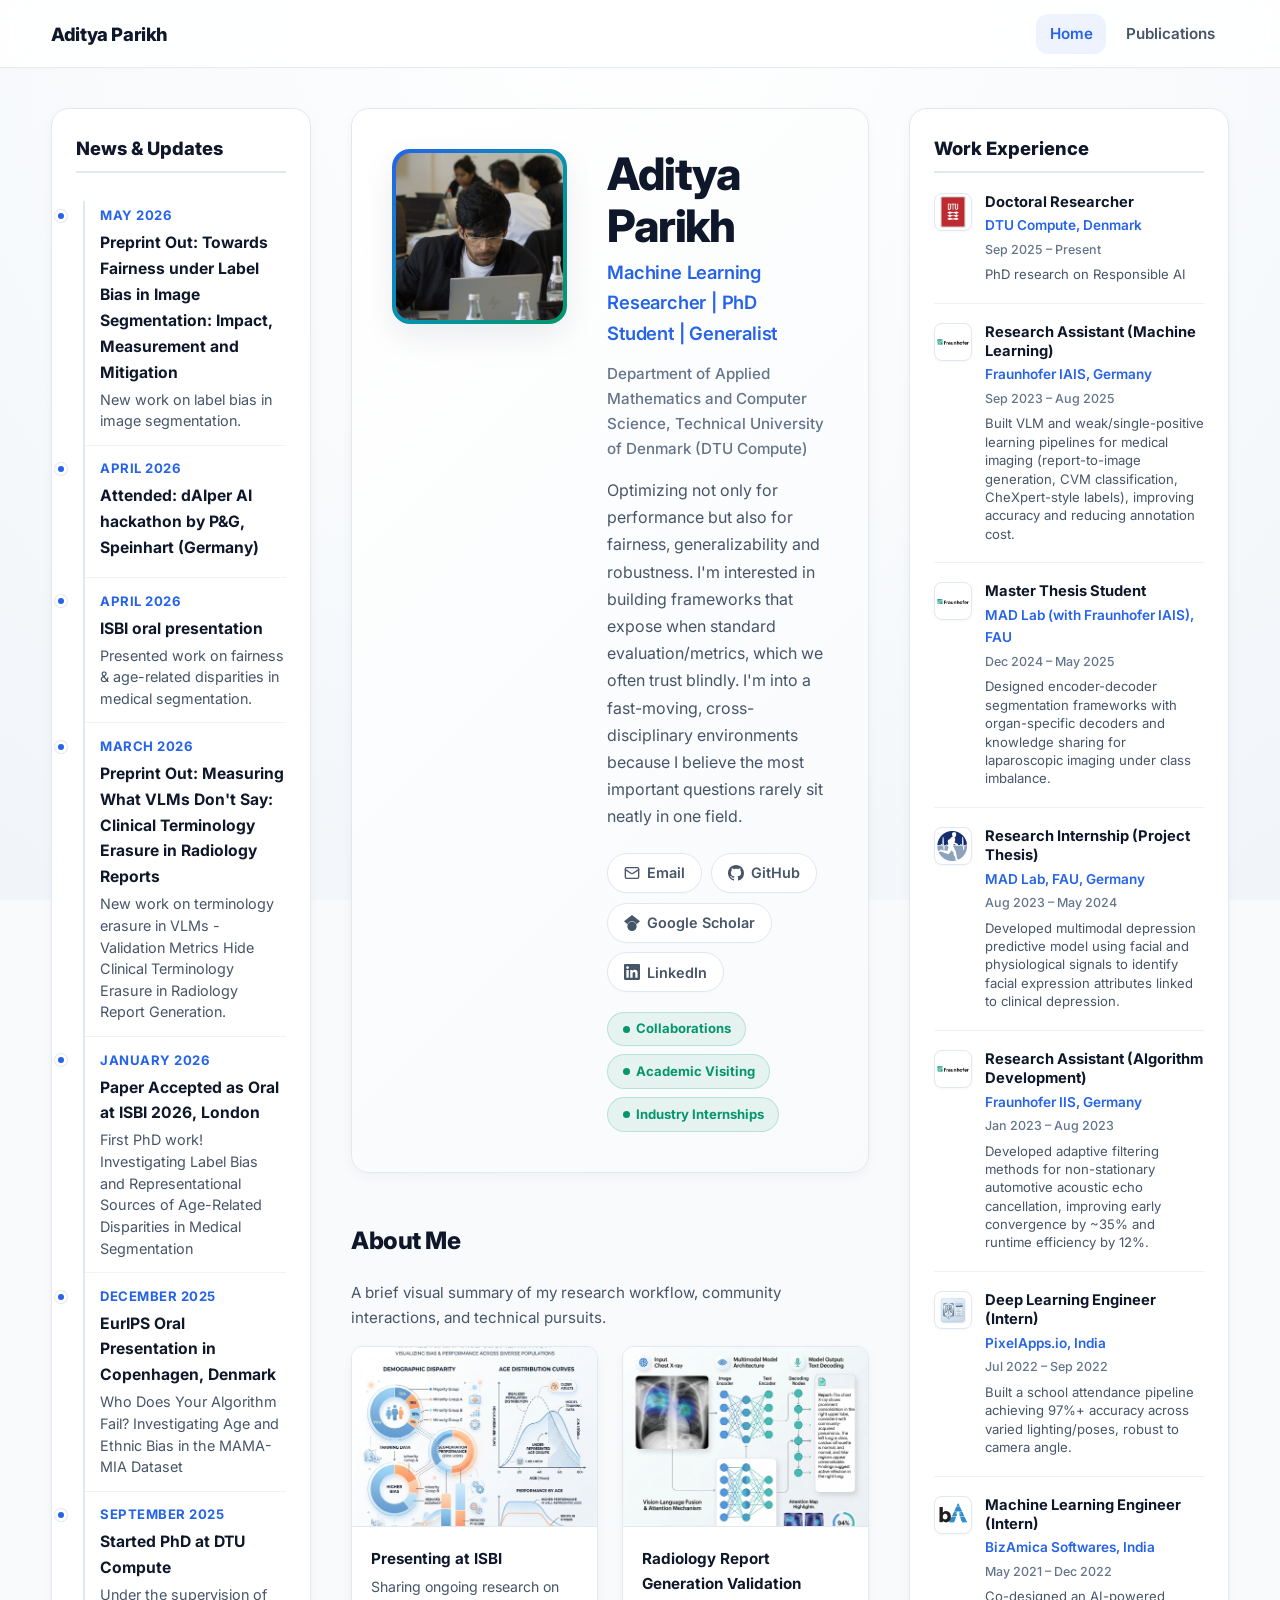
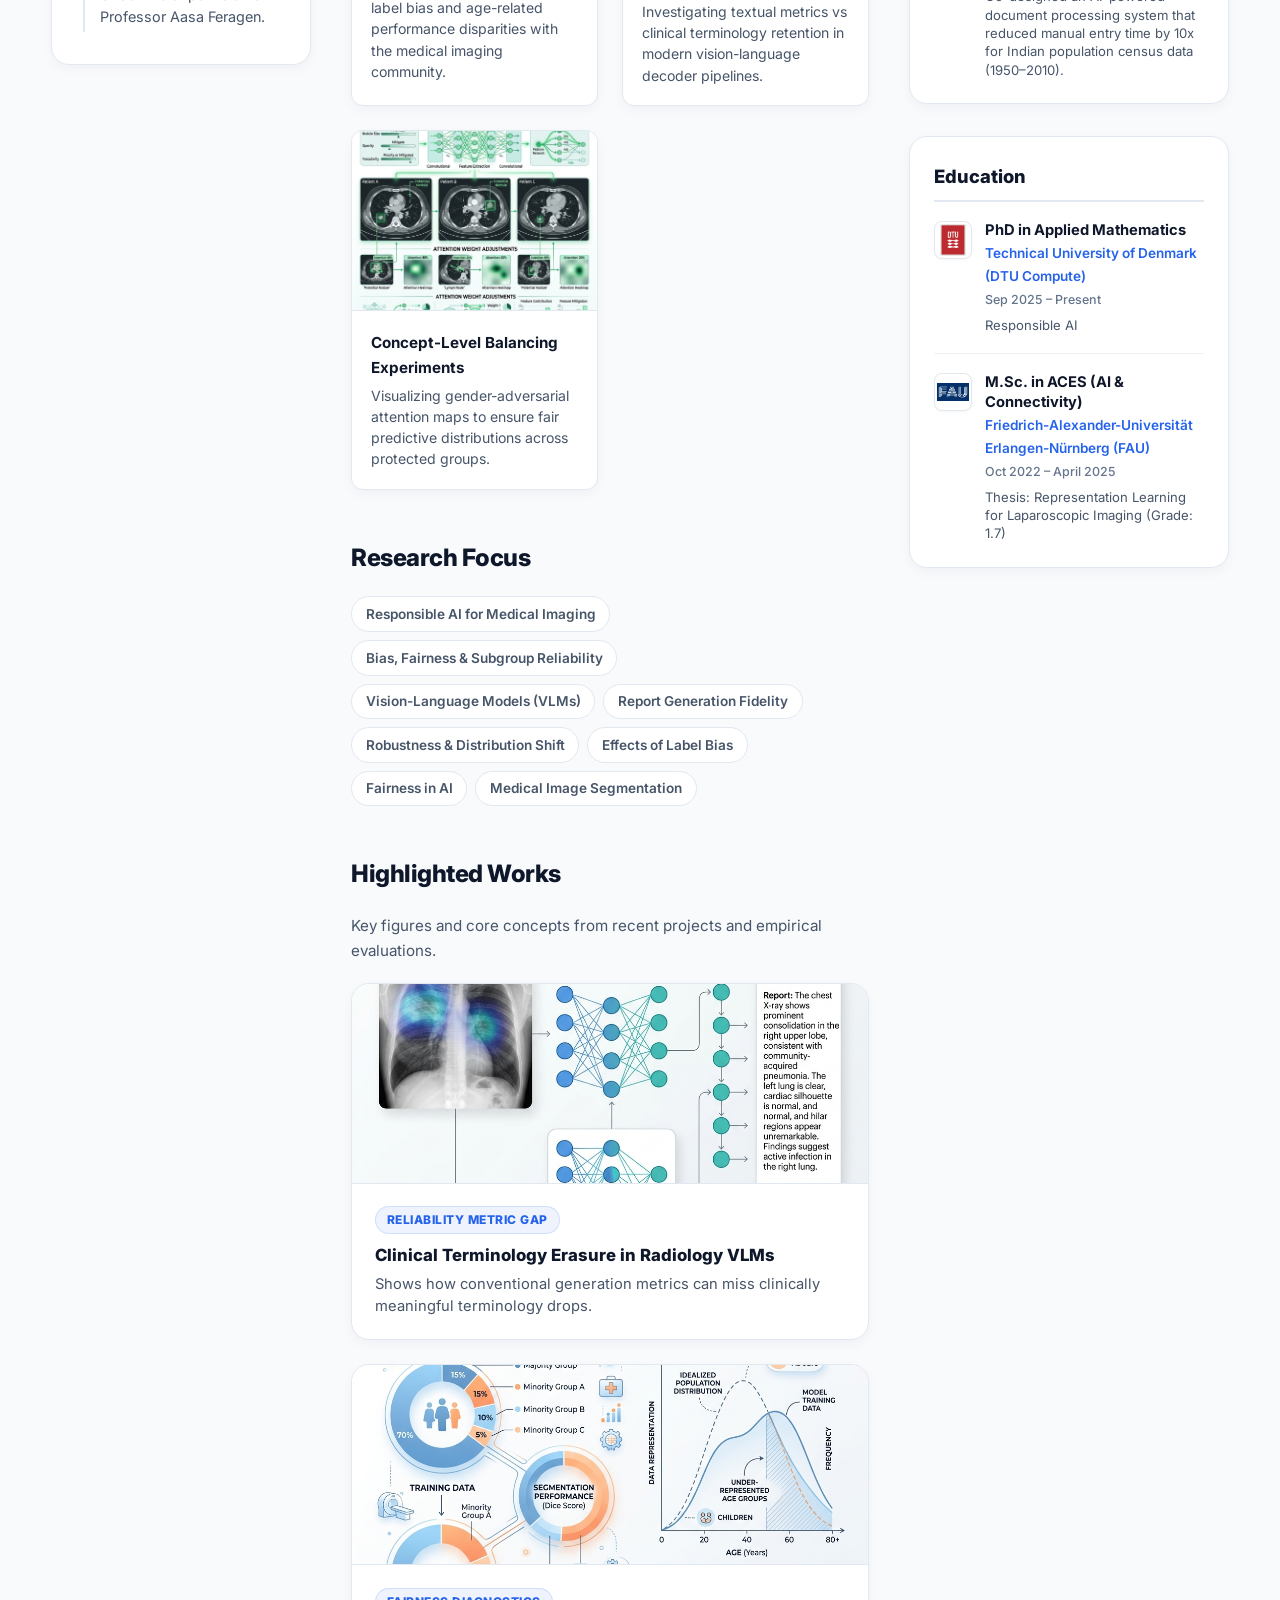
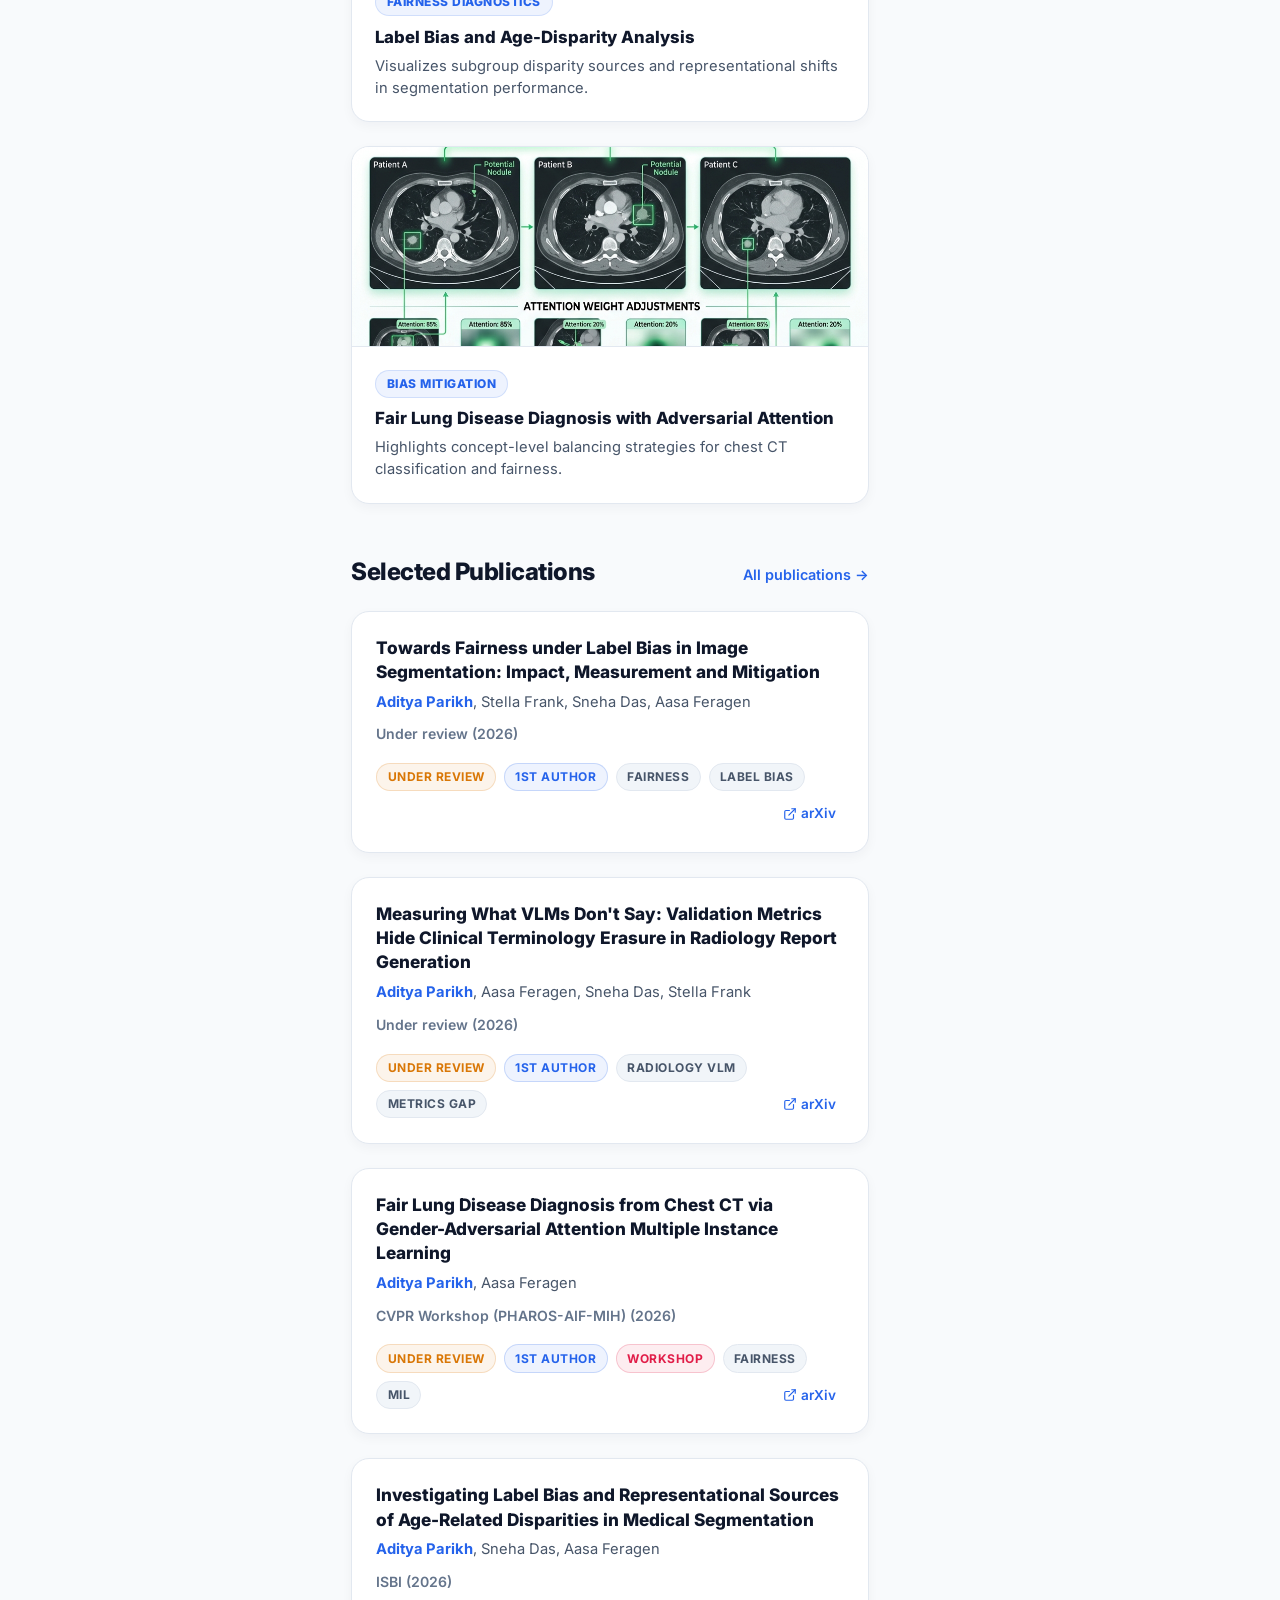
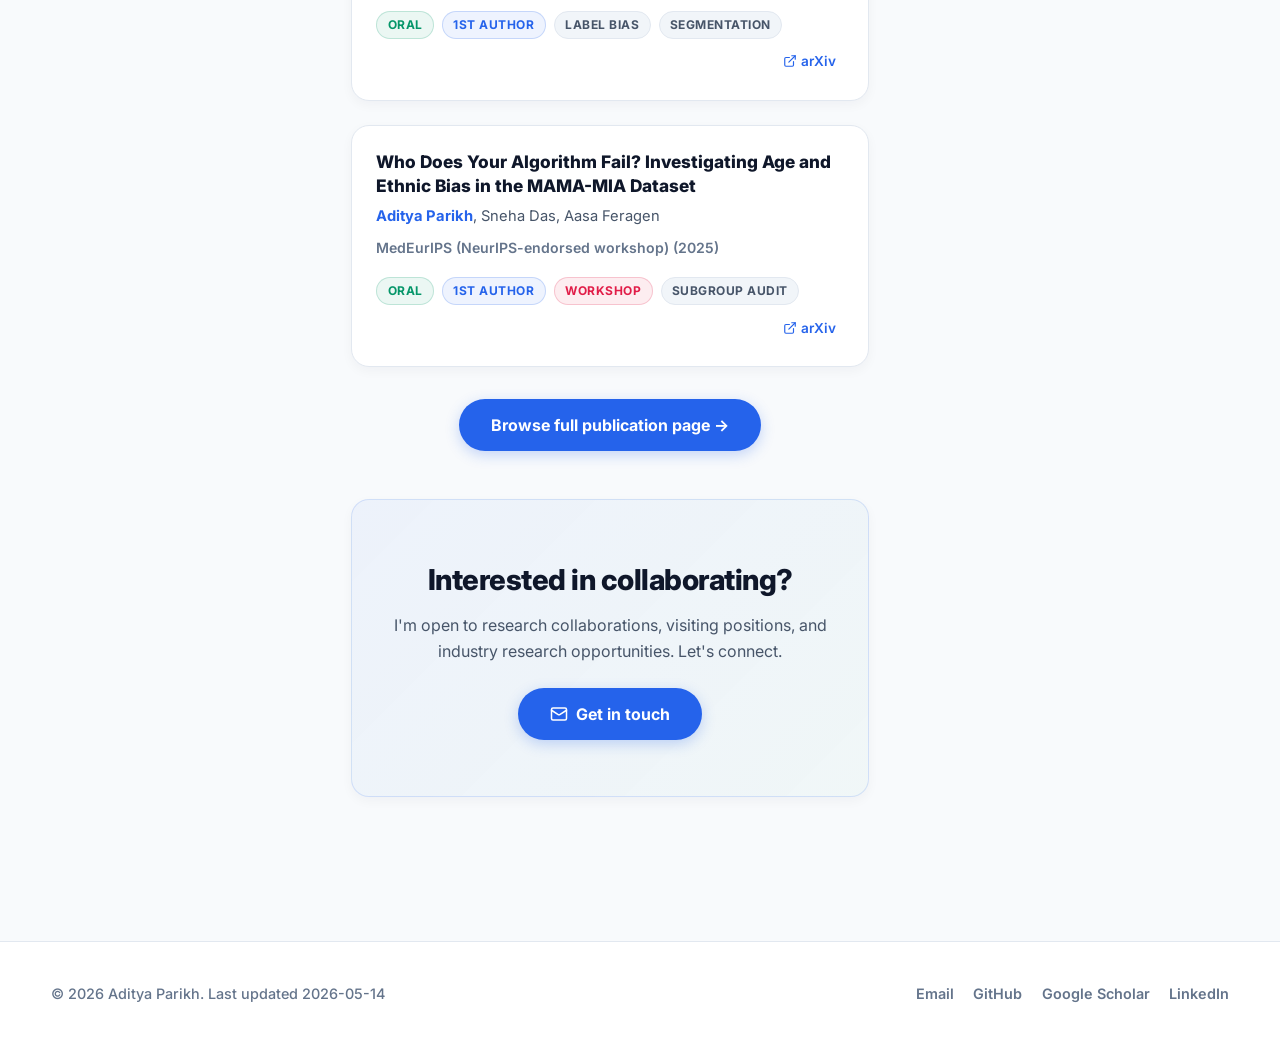
==== commit 65ab10b4: "layout" ====
--- a/index.html
+++ b/index.html
@@ -23,112 +23,106 @@
       <div class="nav-links">
         <a href="index.html" aria-current="page">Home</a>
         <a href="publications.html">Publications</a>
-        <a href="photography.html">Photography</a>
-        <a href="ADITYA_PARIKH_CV.pdf" target="_blank" class="nav-cv">Download CV</a>
       </div>
     </nav>
   </header>
 
   <main class="container">
-    <!-- Hero -->
-    <section class="card hero reveal-on-scroll" id="heroSection">
-      <div class="hero-photo-wrap">
-        <div class="hero-photo-ring">
-          <img id="profilePhoto" class="hero-photo" src="assets/photos/profile.jpg" alt="Aditya Parikh">
+    <div class="main-grid">
+      <!-- Left Hand Sidebar (News & Updates) -->
+      <aside class="sidebar-left">
+        <!-- News & Updates -->
+        <div class="sidebar-section reveal-on-scroll">
+          <h2 class="sidebar-section-title">News &amp; Updates</h2>
+          <ul class="timeline" id="timelineList" style="padding-left: 0.5rem; margin-top: 0.5rem;"></ul>
         </div>
+      </aside>
+
+      <!-- Main Content Column (Center) -->
+      <div class="main-content">
+        <!-- Hero -->
+        <section class="card hero reveal-on-scroll" id="heroSection">
+          <div class="hero-photo-wrap">
+            <div class="hero-photo-ring">
+              <img id="profilePhoto" class="hero-photo" src="assets/photos/profile.jpg" alt="Aditya Parikh">
+            </div>
+          </div>
+          <div class="hero-content">
+            <h1 class="hero-name" id="heroName">Aditya Parikh</h1>
+            <p class="hero-title" id="heroHeadline">PhD Researcher — Responsible AI for Medical Imaging</p>
+            <p class="hero-affiliation" id="heroAffiliation"></p>
+            <p class="hero-bio" id="heroBio"></p>
+            <div class="hero-links" id="heroLinks"></div>
+            <div class="open-to" id="heroOpenTo"></div>
+          </div>
+        </section>
+
+        <!-- About Me (Captioned Pictures) -->
+        <section class="section reveal-on-scroll">
+          <div class="section-header"><h2>About Me</h2></div>
+          <p style="color:var(--text-secondary); margin-bottom: 0.5rem; font-size: 0.95rem;">
+            A brief visual summary of my research workflow, community interactions, and technical pursuits.
+          </p>
+          <div class="about-grid" id="aboutGrid"></div>
+        </section>
+
+        <!-- Research Focus -->
+        <section class="section reveal-on-scroll">
+          <div class="section-header"><h2>Research Focus</h2></div>
+          <div class="pills" id="researchPills"></div>
+        </section>
+
+        <!-- Highlighted Works (Placed over Publications) -->
+        <section class="section reveal-on-scroll">
+          <div class="section-header"><h2>Highlighted Works</h2></div>
+          <p style="color:var(--text-secondary); margin-bottom:1.2rem; font-size:0.95rem;">Key figures and core concepts from recent projects and empirical evaluations.</p>
+          <div class="highlights-grid" id="highlightedWorks"></div>
+        </section>
+
+        <!-- Selected Publications -->
+        <section class="section reveal-on-scroll">
+          <div class="section-header">
+            <h2>Selected Publications</h2>
+            <a href="publications.html" class="section-link">All publications &rarr;</a>
+          </div>
+          <ul class="pub-list" id="selectedPubs"></ul>
+          <!-- Tab/Button to get to publication page below publications -->
+          <div class="pub-page-tab">
+            <a href="publications.html" class="pub-tab-btn">
+              Browse full publication page &rarr;
+            </a>
+          </div>
+        </section>
+
+
+        <!-- Contact CTA -->
+        <section class="section reveal-on-scroll">
+          <div class="cta-section">
+            <h2 class="cta-heading">Interested in collaborating?</h2>
+            <p class="cta-sub">I'm open to research collaborations, visiting positions, and industry research opportunities. Let's connect.</p>
+            <a id="ctaEmail" href="mailto:adipa@dtu.dk" class="cta-btn">
+              <svg width="18" height="18" viewBox="0 0 24 24" fill="none" stroke="currentColor" stroke-width="2" stroke-linecap="round" stroke-linejoin="round"><rect x="2" y="4" width="20" height="16" rx="2"/><path d="m22 7-8.97 5.7a1.94 1.94 0 0 1-2.06 0L2 7"/></svg>
+              Get in touch
+            </a>
+          </div>
+        </section>
       </div>
-      <div class="hero-content">
-        <h1 class="hero-name" id="heroName">Aditya Parikh</h1>
-        <p class="hero-title" id="heroHeadline">PhD Researcher — Responsible AI for Medical Imaging</p>
-        <p class="hero-affiliation" id="heroAffiliation"></p>
-        <p class="hero-bio" id="heroBio"></p>
-        <div class="hero-links" id="heroLinks"></div>
-        <div class="open-to" id="heroOpenTo"></div>
-      </div>
-    </section>
 
-    <!-- Research Focus -->
-    <section class="section reveal-on-scroll">
-      <div class="section-header"><h2>Research Focus</h2></div>
-      <div class="pills" id="researchPills"></div>
-    </section>
+      <!-- Right Hand Side Thin Sidebar Column (Work Exp & Education stacked vertically with logos) -->
+      <aside class="sidebar-column">
+        <!-- Experience -->
+        <div class="sidebar-section reveal-on-scroll">
+          <h2 class="sidebar-section-title">Work Experience</h2>
+          <ul class="side-list" id="experienceList"></ul>
+        </div>
 
-    <!-- Selected Publications -->
-    <section class="section reveal-on-scroll">
-      <div class="section-header">
-        <h2>Selected Publications</h2>
-        <a href="publications.html" class="section-link">All publications &rarr;</a>
-      </div>
-      <ul class="pub-list" id="selectedPubs"></ul>
-    </section>
-
-    <!-- Highlighted Works -->
-    <section class="section reveal-on-scroll">
-      <div class="section-header"><h2>Highlighted Works</h2></div>
-      <p class="text-secondary" style="color:var(--text-secondary);margin-bottom:1rem;font-size:0.92rem;">Key figures and core concepts from recent work.</p>
-      <div class="highlights-grid" id="highlightedWorks"></div>
-    </section>
-
-    <!-- News & Updates -->
-    <section class="section reveal-on-scroll">
-      <div class="section-header"><h2>News &amp; Updates</h2></div>
-      <div class="card">
-        <ul class="timeline" id="timelineList"></ul>
-      </div>
-    </section>
-
-    <!-- Experience -->
-    <section class="section reveal-on-scroll">
-      <div class="section-header"><h2>Experience</h2></div>
-      <div class="card">
-        <ul class="exp-list" id="experienceList"></ul>
-      </div>
-    </section>
-
-    <!-- Education -->
-    <section class="section reveal-on-scroll">
-      <div class="section-header"><h2>Education</h2></div>
-      <div class="card">
-        <div id="educationList"></div>
-      </div>
-    </section>
-
-    <!-- Skills -->
-    <section class="section reveal-on-scroll">
-      <div class="section-header"><h2>Skills &amp; Tools</h2></div>
-      <div class="card">
-        <div class="skills-grid" id="skillsGrid"></div>
-      </div>
-    </section>
-
-    <!-- Achievements -->
-    <section class="section reveal-on-scroll">
-      <div class="section-header"><h2>Achievements</h2></div>
-      <div class="card">
-        <ul class="achievements" id="achievementsList"></ul>
-      </div>
-    </section>
-
-    <!-- Gallery -->
-    <section class="section reveal-on-scroll">
-      <div class="section-header">
-        <h2>Gallery</h2>
-        <a href="photography.html" class="section-link">Photography &rarr;</a>
-      </div>
-      <div class="gallery-grid" id="gallery"></div>
-    </section>
-
-    <!-- Contact CTA -->
-    <section class="section reveal-on-scroll">
-      <div class="cta-section">
-        <h2 class="cta-heading">Interested in collaborating?</h2>
-        <p class="cta-sub">I'm open to research collaborations, visiting positions, and industry research opportunities. Let's connect.</p>
-        <a id="ctaEmail" href="mailto:adinparikh@gmail.com" class="cta-btn">
-          <svg width="18" height="18" viewBox="0 0 24 24" fill="none" stroke="currentColor" stroke-width="2" stroke-linecap="round" stroke-linejoin="round"><rect x="2" y="4" width="20" height="16" rx="2"/><path d="m22 7-8.97 5.7a1.94 1.94 0 0 1-2.06 0L2 7"/></svg>
-          Get in touch
-        </a>
-      </div>
-    </section>
+        <!-- Education -->
+        <div class="sidebar-section reveal-on-scroll">
+          <h2 class="sidebar-section-title">Education</h2>
+          <div class="side-list" id="educationList"></div>
+        </div>
+      </aside>
+    </div>
   </main>
 
   <footer class="site-footer">
--- a/styles.css
+++ b/styles.css
@@ -1,29 +1,29 @@
 :root {
-  --bg: #06090f;
-  --bg-gradient: radial-gradient(ellipse 120% 80% at 60% -10%, #111d35 0%, #06090f 60%);
-  --surface: #0d1525;
-  --surface-hover: #111d30;
-  --border: #172033;
-  --border-hover: #243352;
-  --text: #f0f4f8;
-  --text-secondary: #94a3b8;
-  --text-muted: #5a6f8a;
-  --accent: #3b82f6;
-  --accent-soft: rgba(59, 130, 246, 0.12);
-  --accent-hover: #60a5fa;
-  --cyan: #22d3ee;
-  --emerald: #34d399;
-  --amber: #f59e0b;
-  --rose: #f472b6;
-  --purple: #a78bfa;
+  --bg: #f8fafc;
+  --bg-gradient: radial-gradient(circle at 50% 0%, #ffffff 0%, #f1f5f9 100%);
+  --surface: #ffffff;
+  --surface-hover: #f8fafc;
+  --border: #e2e8f0;
+  --border-hover: #cbd5e1;
+  --text: #0f172a;
+  --text-secondary: #475569;
+  --text-muted: #64748b;
+  --accent: #2563eb;
+  --accent-soft: rgba(37, 99, 235, 0.08);
+  --accent-hover: #1d4ed8;
+  --cyan: #0891b2;
+  --emerald: #059669;
+  --amber: #d97706;
+  --rose: #e11d48;
+  --purple: #7c3aed;
   --radius: 12px;
   --radius-lg: 18px;
   --radius-full: 999px;
-  --shadow: 0 8px 32px rgba(0,0,0,0.35);
-  --shadow-lg: 0 16px 48px rgba(0,0,0,0.45);
+  --shadow: 0 4px 12px rgba(15, 23, 42, 0.04);
+  --shadow-lg: 0 12px 32px rgba(15, 23, 42, 0.08);
   --transition: 200ms ease;
-  --max-w: 1060px;
-  --header-h: 60px;
+  --max-w: 1300px;
+  --header-h: 68px;
 }
 
 *, *::before, *::after { box-sizing: border-box; margin: 0; padding: 0; }
@@ -45,56 +45,71 @@
 
 img { display: block; max-width: 100%; }
 
-.container { width: min(var(--max-w), 90vw); margin: 0 auto; }
+.container { width: min(var(--max-w), 92vw); margin: 0 auto; }
 
 /* ─── Header ─── */
 .site-header {
   position: sticky; top: 0; z-index: 100;
-  background: rgba(6, 9, 15, 0.82);
-  backdrop-filter: blur(14px) saturate(1.6);
-  -webkit-backdrop-filter: blur(14px) saturate(1.6);
-  border-bottom: 1px solid var(--border);
+  background: rgba(255, 255, 255, 0.85);
+  backdrop-filter: blur(16px) saturate(1.8);
+  -webkit-backdrop-filter: blur(16px) saturate(1.8);
+  border-bottom: 1px solid rgba(226, 232, 240, 0.8);
   height: var(--header-h);
+  box-shadow: 0 1px 3px rgba(15, 23, 42, 0.02);
 }
 .nav {
   display: flex; justify-content: space-between; align-items: center;
   height: var(--header-h);
 }
 .nav-brand {
-  font-weight: 700; font-size: 1.05rem; color: var(--text);
-  letter-spacing: -0.3px;
-}
-.nav-links { display: flex; align-items: center; gap: 0.2rem; }
+  font-weight: 800; font-size: 1.15rem; color: var(--text);
+  letter-spacing: -0.4px;
+}
+.nav-links { display: flex; align-items: center; gap: 0.4rem; }
 .nav-links a {
-  color: var(--text-secondary); font-weight: 500; font-size: 0.92rem;
-  padding: 0.4rem 0.7rem; border-radius: var(--radius); transition: all var(--transition);
+  color: var(--text-secondary); font-weight: 600; font-size: 0.95rem;
+  padding: 0.45rem 0.85rem; border-radius: var(--radius); transition: all var(--transition);
 }
 .nav-links a:hover { color: var(--text); background: var(--accent-soft); }
-.nav-links a[aria-current="page"] { color: var(--accent); }
-.nav-cv {
-  margin-left: 0.3rem; padding: 0.4rem 0.85rem !important;
-  background: var(--accent); color: #fff !important; border-radius: var(--radius-full);
-  font-size: 0.85rem !important; font-weight: 600 !important;
-}
-.nav-cv:hover { background: var(--accent-hover) !important; }
+.nav-links a[aria-current="page"] { color: var(--accent); background: var(--accent-soft); }
 .nav-toggle {
   display: none; background: none; border: none; color: var(--text);
   cursor: pointer; padding: 0.4rem;
 }
 .nav-toggle svg { width: 24px; height: 24px; }
 
+/* ─── Layout Grid (Two-Column Architecture) ─── */
+main { padding: 2.5rem 0 4rem; }
+.main-grid {
+  display: grid;
+  grid-template-columns: 260px 1fr 320px;
+  gap: 2.5rem;
+  align-items: start;
+}
+.main-content { min-width: 0; }
+.sidebar-left {
+  display: flex;
+  flex-direction: column;
+  gap: 2rem;
+}
+.sidebar-column {
+  display: flex;
+  flex-direction: column;
+  gap: 2rem;
+}
+
 /* ─── Sections ─── */
-main { padding: 2rem 0 3rem; }
-.section { margin-bottom: 2.5rem; }
+.section { margin-bottom: 3rem; }
 .section-header {
   display: flex; justify-content: space-between; align-items: baseline;
-  margin-bottom: 1rem; flex-wrap: wrap; gap: 0.5rem;
+  margin-bottom: 1.2rem; flex-wrap: wrap; gap: 0.5rem;
 }
 .section-header h2 {
-  font-size: 1.35rem; font-weight: 700; letter-spacing: -0.3px;
+  font-size: 1.5rem; font-weight: 800; letter-spacing: -0.5px;
+  color: var(--text);
 }
 .section-link {
-  font-size: 0.88rem; font-weight: 500; color: var(--accent);
+  font-size: 0.9rem; font-weight: 600; color: var(--accent);
   display: inline-flex; align-items: center; gap: 0.3rem;
 }
 .section-link:hover { gap: 0.5rem; }
@@ -104,7 +119,7 @@
   background: var(--surface);
   border: 1px solid var(--border);
   border-radius: var(--radius-lg);
-  padding: 1.5rem;
+  padding: 1.8rem;
   box-shadow: var(--shadow);
   transition: transform var(--transition), border-color var(--transition), box-shadow var(--transition);
 }
@@ -113,57 +128,57 @@
   border-color: var(--border-hover);
   box-shadow: var(--shadow-lg);
 }
-.card + .card { margin-top: 1rem; }
 
 /* ─── Hero ─── */
 .hero {
-  display: flex; gap: 2rem; align-items: flex-start;
-  padding: 2rem; margin-bottom: 2.5rem;
+  display: flex; gap: 2.5rem; align-items: flex-start;
+  padding: 2.5rem; margin-bottom: 3rem;
+  background: linear-gradient(135deg, #ffffff 0%, #f8fafc 100%);
 }
 .hero-photo-wrap {
   flex-shrink: 0; position: relative;
 }
 .hero-photo-ring {
-  width: 170px; height: 170px; border-radius: var(--radius-lg);
-  padding: 3px;
-  background: linear-gradient(135deg, var(--accent) 0%, var(--cyan) 50%, var(--purple) 100%);
+  width: 175px; height: 175px; border-radius: var(--radius-lg);
+  padding: 4px;
+  background: linear-gradient(135deg, var(--accent) 0%, var(--cyan) 50%, var(--emerald) 100%);
+  box-shadow: var(--shadow-lg);
 }
 .hero-photo {
-  width: 100%; height: 100%; border-radius: calc(var(--radius-lg) - 2px);
+  width: 100%; height: 100%; border-radius: calc(var(--radius-lg) - 3px);
   object-fit: cover; display: block;
   background: var(--surface);
 }
 .hero-content { flex: 1; min-width: 0; }
 .hero-name {
-  font-size: 2.5rem; font-weight: 800; letter-spacing: -1px; line-height: 1.15;
-  background: linear-gradient(135deg, #e2e8f0 0%, #94a3b8 100%);
-  -webkit-background-clip: text; -webkit-text-fill-color: transparent;
-  background-clip: text; margin-bottom: 0.2rem;
+  font-size: 2.8rem; font-weight: 800; letter-spacing: -1.2px; line-height: 1.15;
+  color: var(--text); margin-bottom: 0.3rem;
 }
 .hero-title {
-  font-size: 1.1rem; color: var(--text-secondary); margin-bottom: 0.6rem;
-  font-weight: 500;
+  font-size: 1.15rem; color: var(--accent); margin-bottom: 0.8rem;
+  font-weight: 600; letter-spacing: -0.2px;
 }
 .hero-affiliation {
-  font-size: 0.92rem; color: var(--text-muted); margin-bottom: 0.8rem;
+  font-size: 0.95rem; color: var(--text-muted); margin-bottom: 1rem; font-weight: 500;
 }
 .hero-bio {
-  color: var(--text-secondary); font-size: 0.95rem; line-height: 1.7;
-  margin-bottom: 1.1rem; max-width: 600px;
+  color: var(--text-secondary); font-size: 1rem; line-height: 1.7;
+  margin-bottom: 1.4rem;
 }
 .hero-links {
-  display: flex; flex-wrap: wrap; gap: 0.5rem; margin-bottom: 1rem;
+  display: flex; flex-wrap: wrap; gap: 0.6rem; margin-bottom: 1.2rem;
 }
 .hero-link {
   display: inline-flex; align-items: center; gap: 0.4rem;
-  padding: 0.4rem 0.9rem; border-radius: var(--radius-full);
-  background: rgba(59, 130, 246, 0.08); border: 1px solid rgba(59, 130, 246, 0.18);
-  color: var(--accent); font-size: 0.88rem; font-weight: 500;
+  padding: 0.45rem 1rem; border-radius: var(--radius-full);
+  background: var(--surface); border: 1px solid var(--border);
+  color: var(--text-secondary); font-size: 0.9rem; font-weight: 600;
   transition: all var(--transition);
+  box-shadow: 0 1px 2px rgba(15, 23, 42, 0.02);
 }
 .hero-link:hover {
-  background: rgba(59, 130, 246, 0.16); border-color: rgba(59, 130, 246, 0.35);
-  color: var(--accent-hover);
+  background: var(--accent-soft); border-color: rgba(37, 99, 235, 0.2);
+  color: var(--accent); transform: translateY(-1px);
 }
 .hero-link svg { width: 16px; height: 16px; flex-shrink: 0; }
 
@@ -172,10 +187,10 @@
   display: flex; flex-wrap: wrap; gap: 0.5rem;
 }
 .open-badge {
-  display: inline-flex; align-items: center; gap: 0.35rem;
-  padding: 0.35rem 0.85rem; border-radius: var(--radius-full);
-  font-size: 0.82rem; font-weight: 600;
-  background: rgba(34, 211, 153, 0.08); border: 1px solid rgba(34, 211, 153, 0.22);
+  display: inline-flex; align-items: center; gap: 0.4rem;
+  padding: 0.35rem 0.9rem; border-radius: var(--radius-full);
+  font-size: 0.82rem; font-weight: 700;
+  background: rgba(5, 150, 105, 0.08); border: 1px solid rgba(5, 150, 105, 0.2);
   color: var(--emerald);
 }
 .open-badge::before {
@@ -188,155 +203,51 @@
 }
 
 /* ─── Pill tags ─── */
-.pills { display: flex; flex-wrap: wrap; gap: 0.4rem; }
+.pills { display: flex; flex-wrap: wrap; gap: 0.5rem; }
 .pill {
-  display: inline-block; padding: 0.3rem 0.75rem;
-  border-radius: var(--radius-full); font-size: 0.82rem; font-weight: 500;
-  background: var(--accent-soft); color: var(--accent);
-  border: 1px solid rgba(59, 130, 246, 0.12);
-}
-
-/* ─── Publication list ─── */
-.pub-list { list-style: none; }
-.pub-item {
-  padding: 1.1rem 0; border-bottom: 1px solid var(--border);
-}
-.pub-item:last-child { border-bottom: none; }
-.pub-year-group { margin-bottom: 2rem; }
-.pub-year-label {
-  font-size: 1.1rem; font-weight: 700; color: var(--text-muted);
-  margin-bottom: 0.5rem; padding-bottom: 0.4rem;
-  border-bottom: 2px solid var(--border);
-}
-.pub-title { font-weight: 600; font-size: 1rem; margin-bottom: 0.25rem; line-height: 1.4; }
-.pub-authors { color: var(--text-secondary); font-size: 0.9rem; margin-bottom: 0.2rem; }
-.pub-authors .me { font-weight: 600; color: var(--text); }
-.pub-venue { color: var(--text-muted); font-size: 0.88rem; }
-.pub-meta { display: flex; flex-wrap: wrap; align-items: center; gap: 0.4rem; margin-top: 0.45rem; }
-.pub-tag {
-  display: inline-block; padding: 0.15rem 0.55rem;
-  border-radius: var(--radius-full); font-size: 0.75rem; font-weight: 600;
-  text-transform: uppercase; letter-spacing: 0.5px;
-}
-.pub-tag--oral { background: rgba(34, 211, 153, 0.12); color: var(--emerald); }
-.pub-tag--under-review { background: rgba(245, 158, 11, 0.12); color: var(--amber); }
-.pub-tag--first-author { background: rgba(59, 130, 246, 0.12); color: var(--accent); }
-.pub-tag--equal-contribution { background: rgba(167, 139, 250, 0.12); color: var(--purple); }
-.pub-tag--workshop { background: rgba(244, 114, 182, 0.1); color: var(--rose); }
-.pub-tag--journal { background: rgba(34, 211, 153, 0.1); color: var(--cyan); }
-.pub-tag--thesis { background: rgba(94, 134, 175, 0.12); color: var(--text-secondary); }
-.pub-links { display: inline-flex; gap: 0.5rem; }
-.pub-link {
-  font-size: 0.82rem; font-weight: 500; color: var(--accent);
-  display: inline-flex; align-items: center; gap: 0.25rem;
-}
-.pub-link:hover { color: var(--accent-hover); }
-
-/* Pub stats bar */
-.pub-stats {
-  display: flex; flex-wrap: wrap; gap: 1.2rem;
-  padding: 1rem 1.5rem; margin-bottom: 1.5rem;
+  display: inline-block; padding: 0.35rem 0.85rem;
+  border-radius: var(--radius-full); font-size: 0.85rem; font-weight: 600;
+  background: var(--surface); color: var(--text-secondary);
+  border: 1px solid var(--border);
+  transition: all var(--transition);
+}
+.pill:hover {
+  border-color: var(--accent); color: var(--accent);
+  background: var(--accent-soft);
+}
+
+/* ─── About Me (Captioned Photos) ─── */
+.about-grid {
+  display: grid; grid-template-columns: repeat(auto-fit, minmax(240px, 1fr));
+  gap: 1.5rem; margin-top: 1rem;
+}
+.about-photo-card {
   background: var(--surface); border: 1px solid var(--border);
-  border-radius: var(--radius-lg);
-}
-.pub-stat { text-align: center; }
-.pub-stat-num { font-size: 1.6rem; font-weight: 800; color: var(--text); line-height: 1.2; }
-.pub-stat-label { font-size: 0.78rem; color: var(--text-muted); font-weight: 500; }
-
-/* Pub filters */
-.pub-filters {
-  display: flex; flex-wrap: wrap; gap: 0.35rem;
-  margin-bottom: 1.5rem;
-}
-.pub-filter {
-  padding: 0.35rem 0.85rem; border-radius: var(--radius-full);
-  font-size: 0.85rem; font-weight: 500; cursor: pointer;
-  background: transparent; border: 1px solid var(--border);
-  color: var(--text-secondary); transition: all var(--transition);
-}
-.pub-filter:hover { border-color: var(--border-hover); color: var(--text); }
-.pub-filter.active {
-  background: var(--accent); border-color: var(--accent); color: #fff;
-}
-
-/* ─── Timeline ─── */
-.timeline { list-style: none; position: relative; padding-left: 1.5rem; }
-.timeline::before {
-  content: ""; position: absolute; left: 5px; top: 0.5rem; bottom: 0.5rem;
-  width: 2px; background: var(--border);
-}
-.timeline li {
-  position: relative; padding: 0.6rem 0 0.6rem 0.8rem;
-}
-.timeline li::before {
-  content: ""; position: absolute; left: -1.5rem; top: 1rem;
-  width: 10px; height: 10px; border-radius: 50%;
-  background: var(--accent); border: 2px solid var(--surface);
-}
-.timeline-date {
-  font-size: 0.85rem; color: var(--text-muted); font-weight: 600;
-}
-.timeline-title { font-weight: 600; font-size: 0.95rem; }
-.timeline-detail { color: var(--text-secondary); font-size: 0.9rem; }
-
-/* ─── Experience ─── */
-.exp-list { list-style: none; }
-.exp-item {
-  padding: 1rem 0; border-bottom: 1px solid var(--border);
-}
-.exp-item:last-child { border-bottom: none; }
-.exp-role { font-weight: 700; font-size: 1rem; }
-.exp-org { color: var(--accent); font-size: 0.92rem; }
-.exp-period { color: var(--text-muted); font-size: 0.85rem; margin-bottom: 0.3rem; }
-.exp-summary { color: var(--text-secondary); font-size: 0.92rem; }
-
-/* ─── Education ─── */
-.edu-item {
-  padding: 0.9rem 0; border-bottom: 1px solid var(--border);
-}
-.edu-item:last-child { border-bottom: none; }
-.edu-degree { font-weight: 700; font-size: 1rem; }
-.edu-institution { color: var(--accent); font-size: 0.92rem; }
-.edu-period { color: var(--text-muted); font-size: 0.85rem; }
-.edu-focus { color: var(--text-secondary); font-size: 0.9rem; }
-
-/* ─── Skills ─── */
-.skills-grid {
-  display: grid; grid-template-columns: repeat(auto-fit, minmax(200px, 1fr));
-  gap: 1rem;
-}
-.skill-group-label {
-  font-size: 0.78rem; font-weight: 700; text-transform: uppercase;
-  letter-spacing: 0.8px; color: var(--text-muted); margin-bottom: 0.5rem;
-}
-.skill-tags { display: flex; flex-wrap: wrap; gap: 0.3rem; }
-.skill-tag {
-  padding: 0.25rem 0.6rem; border-radius: var(--radius-full);
-  font-size: 0.82rem; background: rgba(148, 163, 184, 0.08);
-  border: 1px solid var(--border); color: var(--text-secondary);
-}
-
-/* ─── Achievements ─── */
-.achievements { list-style: none; }
-.achievements li {
-  padding: 0.5rem 0; padding-left: 1.2rem; position: relative;
-  color: var(--text-secondary); font-size: 0.92rem;
-  border-bottom: 1px solid var(--border);
-}
-.achievements li:last-child { border-bottom: none; }
-.achievements li::before {
-  content: "★"; position: absolute; left: 0; color: var(--amber); font-size: 0.75rem;
-}
-
-/* ─── Highlighted works ─── */
+  border-radius: var(--radius); overflow: hidden;
+  box-shadow: var(--shadow); transition: all var(--transition);
+}
+.about-photo-card:hover {
+  border-color: var(--border-hover); transform: translateY(-2px);
+  box-shadow: var(--shadow-lg);
+}
+.about-photo-card img {
+  width: 100%; height: 180px; object-fit: cover;
+  border-bottom: 1px solid var(--border); cursor: pointer;
+}
+.about-photo-card figcaption { padding: 1.2rem; }
+.about-photo-title { font-weight: 700; font-size: 0.95rem; color: var(--text); margin-bottom: 0.3rem; }
+.about-photo-caption { color: var(--text-secondary); font-size: 0.88rem; line-height: 1.5; }
+
+/* ─── Highlighted works grid ─── */
 .highlights-grid {
-  display: grid; grid-template-columns: repeat(auto-fit, minmax(260px, 1fr));
-  gap: 1rem;
+  display: grid; grid-template-columns: repeat(auto-fit, minmax(280px, 1fr));
+  gap: 1.5rem;
 }
 .highlight-card {
   background: var(--surface); border: 1px solid var(--border);
-  border-radius: var(--radius); overflow: hidden;
-  transition: all var(--transition);
+  border-radius: var(--radius-lg); overflow: hidden;
+  box-shadow: var(--shadow); transition: all var(--transition);
+  display: flex; flex-direction: column;
 }
 .highlight-card:hover {
   border-color: var(--border-hover);
@@ -344,149 +255,249 @@
   box-shadow: var(--shadow-lg);
 }
 .highlight-card img {
-  width: 100%; height: 180px; object-fit: cover;
+  width: 100%; height: 200px; object-fit: cover;
   border-bottom: 1px solid var(--border);
 }
-.highlight-card .hl-body { padding: 1rem; }
+.highlight-card .hl-body { padding: 1.4rem; flex: 1; display: flex; flex-direction: column; }
 .highlight-card .concept-tag {
-  display: inline-block; font-size: 0.75rem; font-weight: 700;
-  color: #06090f; background: linear-gradient(90deg, var(--cyan), #67e8f9);
-  border-radius: var(--radius-full); padding: 0.15rem 0.6rem; margin-bottom: 0.4rem;
+  align-self: flex-start; font-size: 0.75rem; font-weight: 800;
+  color: var(--accent); background: var(--accent-soft);
+  border: 1px solid rgba(37, 99, 235, 0.15);
+  border-radius: var(--radius-full); padding: 0.2rem 0.7rem; margin-bottom: 0.6rem;
   text-transform: uppercase; letter-spacing: 0.5px;
 }
-.highlight-card .hl-title { font-weight: 600; font-size: 0.95rem; margin-bottom: 0.25rem; }
-.highlight-card .hl-desc { color: var(--text-secondary); font-size: 0.88rem; }
-
-/* ─── Gallery ─── */
-.gallery-grid {
-  display: grid; grid-template-columns: repeat(auto-fit, minmax(160px, 1fr));
-  gap: 0.7rem;
-}
-.gallery-grid img {
-  width: 100%; height: 160px; object-fit: cover;
+.highlight-card .hl-title { font-weight: 800; font-size: 1.05rem; color: var(--text); margin-bottom: 0.4rem; line-height: 1.35; }
+.highlight-card .hl-desc { color: var(--text-secondary); font-size: 0.92rem; line-height: 1.5; }
+
+/* ─── Publication list ─── */
+.pub-list { list-style: none; display: flex; flex-direction: column; gap: 1.5rem; }
+.pub-item {
+  display: flex; gap: 1.4rem; align-items: flex-start;
+  padding: 1.5rem; background: var(--surface);
+  border: 1px solid var(--border); border-radius: var(--radius-lg);
+  box-shadow: var(--shadow); transition: all var(--transition);
+}
+.pub-item:hover {
+  border-color: var(--border-hover); transform: translateY(-2px);
+  box-shadow: var(--shadow-lg);
+}
+.pub-thumb {
+  width: 120px; height: 120px; object-fit: cover;
   border-radius: var(--radius); border: 1px solid var(--border);
-  cursor: pointer; transition: all var(--transition);
-}
-.gallery-grid img:hover {
-  border-color: var(--border-hover);
-  transform: scale(1.03);
-}
-
-/* ─── Photo stories ─── */
-.photo-stories {
-  display: grid; grid-template-columns: repeat(auto-fit, minmax(260px, 1fr));
-  gap: 1rem;
-}
-.photo-story {
-  border: 1px solid var(--border); border-radius: var(--radius);
-  overflow: hidden; background: var(--surface);
-  transition: all var(--transition);
-}
-.photo-story:hover {
-  border-color: var(--border-hover); transform: translateY(-2px);
-}
-.photo-story img {
-  width: 100%; height: 220px; object-fit: cover;
-  border-bottom: 1px solid var(--border);
-  cursor: pointer;
-}
-.photo-story figcaption { padding: 1rem; }
-.photo-story .ps-title { font-weight: 600; margin-bottom: 0.2rem; }
-.photo-story .ps-caption { color: var(--text-secondary); font-size: 0.9rem; }
+  flex-shrink: 0; background: #f1f5f9;
+}
+.pub-content { flex: 1; min-width: 0; }
+.pub-year-group { margin-bottom: 2.5rem; }
+.pub-year-label {
+  font-size: 1.2rem; font-weight: 800; color: var(--accent);
+  margin-bottom: 1rem; padding-bottom: 0.4rem;
+  border-bottom: 2px solid var(--accent-soft);
+}
+.pub-title { font-weight: 800; font-size: 1.08rem; color: var(--text); margin-bottom: 0.35rem; line-height: 1.4; }
+.pub-authors { color: var(--text-secondary); font-size: 0.92rem; margin-bottom: 0.4rem; }
+.pub-authors .me { font-weight: 700; color: var(--accent); }
+.pub-venue { font-weight: 600; color: var(--text-muted); font-size: 0.88rem; margin-bottom: 0.5rem; display: inline-flex; align-items: center; gap: 0.3rem; }
+.pub-desc { color: var(--text-secondary); font-size: 0.92rem; line-height: 1.55; margin-bottom: 0.8rem; }
+.pub-meta { display: flex; flex-wrap: wrap; align-items: center; gap: 0.5rem; }
+.pub-tag {
+  display: inline-block; padding: 0.2rem 0.65rem;
+  border-radius: var(--radius-full); font-size: 0.75rem; font-weight: 700;
+  text-transform: uppercase; letter-spacing: 0.5px;
+  background: #f1f5f9; color: var(--text-secondary); border: 1px solid var(--border);
+}
+.pub-tag--oral { background: rgba(5, 150, 105, 0.08); color: var(--emerald); border-color: rgba(5, 150, 105, 0.2); }
+.pub-tag--under-review { background: rgba(217, 119, 6, 0.08); color: var(--amber); border-color: rgba(217, 119, 6, 0.2); }
+.pub-tag--first-author { background: var(--accent-soft); color: var(--accent); border-color: rgba(37, 99, 235, 0.2); }
+.pub-tag--equal-contribution { background: rgba(124, 58, 237, 0.08); color: var(--purple); border-color: rgba(124, 58, 237, 0.2); }
+.pub-tag--workshop { background: rgba(225, 29, 72, 0.08); color: var(--rose); border-color: rgba(225, 29, 72, 0.2); }
+.pub-tag--journal { background: rgba(8, 145, 178, 0.08); color: var(--cyan); border-color: rgba(8, 145, 178, 0.2); }
+.pub-links { display: inline-flex; gap: 0.6rem; margin-left: auto; }
+.pub-link {
+  font-size: 0.85rem; font-weight: 600; color: var(--accent);
+  display: inline-flex; align-items: center; gap: 0.25rem;
+  padding: 0.2rem 0.5rem; border-radius: 6px; transition: background var(--transition);
+}
+.pub-link:hover { background: var(--accent-soft); }
+
+/* Tab/Button to get to publications page */
+.pub-page-tab {
+  display: flex; justify-content: center; margin-top: 2rem;
+}
+.pub-tab-btn {
+  display: inline-flex; align-items: center; gap: 0.5rem;
+  padding: 0.8rem 2rem; border-radius: var(--radius-full);
+  background: var(--accent); color: #ffffff; font-weight: 700; font-size: 1rem;
+  box-shadow: 0 4px 14px rgba(37, 99, 235, 0.25); transition: all var(--transition);
+}
+.pub-tab-btn:hover {
+  background: var(--accent-hover); color: #ffffff;
+  transform: translateY(-2px); box-shadow: 0 6px 20px rgba(37, 99, 235, 0.35);
+}
+
+/* Pub filters */
+.pub-filters {
+  display: flex; flex-wrap: wrap; gap: 0.5rem;
+  margin-bottom: 2rem;
+}
+.pub-filter {
+  padding: 0.45rem 1.1rem; border-radius: var(--radius-full);
+  font-size: 0.9rem; font-weight: 600; cursor: pointer;
+  background: var(--surface); border: 1px solid var(--border);
+  color: var(--text-secondary); transition: all var(--transition);
+  box-shadow: var(--shadow);
+}
+.pub-filter:hover { border-color: var(--accent); color: var(--accent); }
+.pub-filter.active {
+  background: var(--accent); border-color: var(--accent); color: #fff;
+  box-shadow: 0 4px 12px rgba(37, 99, 235, 0.2);
+}
+
+/* ─── Timeline (News & Updates) ─── */
+.timeline { list-style: none; position: relative; padding-left: 1.8rem; }
+.timeline::before {
+  content: ""; position: absolute; left: 7px; top: 0.5rem; bottom: 0.5rem;
+  width: 2px; background: var(--border);
+}
+.timeline li {
+  position: relative; padding: 0.8rem 0 0.8rem 1rem;
+  border-bottom: 1px solid rgba(226, 232, 240, 0.5);
+}
+.timeline li:last-child { border-bottom: none; }
+.timeline li::before {
+  content: ""; position: absolute; left: -1.8rem; top: 1.1rem;
+  width: 12px; height: 12px; border-radius: 50%;
+  background: var(--accent); border: 3px solid var(--surface);
+  box-shadow: 0 0 0 1px var(--border);
+}
+.timeline-date {
+  font-size: 0.82rem; color: var(--accent); font-weight: 700;
+  text-transform: uppercase; letter-spacing: 0.5px; display: block; margin-bottom: 0.2rem;
+}
+.timeline-title { font-weight: 700; font-size: 0.98rem; color: var(--text); display: block; margin-bottom: 0.2rem; }
+.timeline-detail { color: var(--text-secondary); font-size: 0.9rem; line-height: 1.5; }
+
+/* ─── Sidebar Lists (Experience & Education stacked with logos) ─── */
+.sidebar-section {
+  background: var(--surface); border: 1px solid var(--border);
+  border-radius: var(--radius-lg); padding: 1.5rem;
+  box-shadow: var(--shadow);
+}
+.sidebar-section-title {
+  font-size: 1.15rem; font-weight: 800; color: var(--text);
+  margin-bottom: 1.2rem; padding-bottom: 0.5rem;
+  border-bottom: 2px solid var(--border);
+}
+.side-list { list-style: none; display: flex; flex-direction: column; gap: 1.2rem; }
+.side-item {
+  display: flex; gap: 0.8rem; align-items: flex-start;
+  padding-bottom: 1.2rem; border-bottom: 1px solid rgba(226, 232, 240, 0.6);
+}
+.side-item:last-child { padding-bottom: 0; border-bottom: none; }
+.side-logo {
+  width: 38px; height: 38px; border-radius: 8px; object-fit: contain;
+  border: 1px solid var(--border); background: #ffffff; padding: 2px;
+  flex-shrink: 0; box-shadow: 0 1px 3px rgba(0,0,0,0.04);
+}
+.side-details { flex: 1; min-width: 0; }
+.side-role { font-weight: 700; font-size: 0.92rem; color: var(--text); line-height: 1.3; margin-bottom: 0.15rem; }
+.side-org { font-weight: 600; font-size: 0.85rem; color: var(--accent); margin-bottom: 0.2rem; }
+.side-period { color: var(--text-muted); font-size: 0.78rem; font-weight: 500; }
+.side-focus { color: var(--text-secondary); font-size: 0.82rem; margin-top: 0.3rem; line-height: 1.4; }
 
 /* ─── Contact CTA ─── */
 .cta-section {
-  text-align: center; padding: 3rem 1.5rem;
-  background: linear-gradient(135deg, rgba(59, 130, 246, 0.06) 0%, rgba(34, 211, 153, 0.04) 100%);
-  border: 1px solid rgba(59, 130, 246, 0.12);
-  border-radius: var(--radius-lg);
+  text-align: center; padding: 3.5rem 2rem;
+  background: linear-gradient(135deg, rgba(37, 99, 235, 0.05) 0%, rgba(5, 150, 105, 0.03) 100%);
+  border: 1px solid rgba(37, 99, 235, 0.15);
+  border-radius: var(--radius-lg); box-shadow: var(--shadow);
 }
 .cta-heading {
-  font-size: 1.5rem; font-weight: 700; margin-bottom: 0.4rem;
+  font-size: 1.8rem; font-weight: 800; margin-bottom: 0.5rem; color: var(--text);
+  letter-spacing: -0.5px;
 }
 .cta-sub {
-  color: var(--text-secondary); font-size: 0.95rem; margin-bottom: 1.2rem;
-  max-width: 500px; margin-left: auto; margin-right: auto;
+  color: var(--text-secondary); font-size: 1rem; margin-bottom: 1.5rem;
+  max-width: 550px; margin-left: auto; margin-right: auto;
 }
 .cta-btn {
-  display: inline-flex; align-items: center; gap: 0.4rem;
-  padding: 0.65rem 1.5rem; border-radius: var(--radius-full);
-  background: var(--accent); color: #fff; font-weight: 600;
-  font-size: 0.95rem; transition: all var(--transition);
-}
-.cta-btn:hover { background: var(--accent-hover); color: #fff; transform: translateY(-1px); }
+  display: inline-flex; align-items: center; gap: 0.5rem;
+  padding: 0.8rem 2rem; border-radius: var(--radius-full);
+  background: var(--accent); color: #fff; font-weight: 700;
+  font-size: 1rem; transition: all var(--transition);
+  box-shadow: 0 4px 14px rgba(37, 99, 235, 0.25);
+}
+.cta-btn:hover { background: var(--accent-hover); color: #fff; transform: translateY(-2px); box-shadow: 0 6px 20px rgba(37, 99, 235, 0.35); }
 
 /* ─── Footer ─── */
 .site-footer {
-  border-top: 1px solid var(--border); padding: 2rem 0;
-  margin-top: 1rem;
+  border-top: 1px solid var(--border); padding: 2.5rem 0;
+  background: var(--surface); margin-top: 2rem;
 }
 .footer-inner {
   display: flex; justify-content: space-between; align-items: center;
-  flex-wrap: wrap; gap: 0.8rem;
-}
-.footer-text { color: var(--text-muted); font-size: 0.85rem; }
-.footer-links { display: flex; gap: 1rem; }
-.footer-links a { color: var(--text-muted); font-size: 0.85rem; }
-.footer-links a:hover { color: var(--text-secondary); }
+  flex-wrap: wrap; gap: 1rem;
+}
+.footer-text { color: var(--text-muted); font-size: 0.9rem; font-weight: 500; }
+.footer-links { display: flex; gap: 1.2rem; }
+.footer-links a { color: var(--text-muted); font-size: 0.9rem; font-weight: 600; }
+.footer-links a:hover { color: var(--accent); }
 
 /* ─── Lightbox ─── */
 .lightbox {
   display: none; position: fixed; inset: 0; z-index: 1000;
-  background: rgba(0, 0, 0, 0.88); backdrop-filter: blur(8px);
+  background: rgba(15, 23, 42, 0.85); backdrop-filter: blur(12px);
   align-items: center; justify-content: center; cursor: pointer;
 }
 .lightbox.open { display: flex; }
 .lightbox img {
-  max-width: 90vw; max-height: 88vh; border-radius: var(--radius);
-  box-shadow: 0 24px 80px rgba(0,0,0,0.6);
+  max-width: 90vw; max-height: 88vh; border-radius: var(--radius-lg);
+  box-shadow: 0 24px 80px rgba(0,0,0,0.4); border: 1px solid rgba(255,255,255,0.1);
 }
 .lightbox-close {
-  position: absolute; top: 1.2rem; right: 1.5rem;
-  background: none; border: none; color: #fff; font-size: 2rem;
-  cursor: pointer; opacity: 0.7; transition: opacity var(--transition);
-  line-height: 1;
-}
-.lightbox-close:hover { opacity: 1; }
+  position: absolute; top: 1.5rem; right: 2rem;
+  background: rgba(255,255,255,0.1); border: none; color: #fff; width: 44px; height: 44px;
+  border-radius: 50%; font-size: 1.5rem; display: flex; align-items: center; justify-content: center;
+  cursor: pointer; transition: all var(--transition);
+}
+.lightbox-close:hover { background: rgba(255,255,255,0.25); transform: scale(1.05); }
 
 /* ─── Scroll reveal ─── */
 .reveal-on-scroll {
   opacity: 0; transform: translateY(20px);
-  transition: opacity 0.5s ease, transform 0.5s ease;
+  transition: opacity 0.6s ease, transform 0.6s ease;
 }
 .reveal-on-scroll.visible {
   opacity: 1; transform: translateY(0);
 }
 
 /* ─── Responsive ─── */
+@media (max-width: 1100px) {
+  .main-grid { grid-template-columns: 1fr; gap: 3rem; }
+  .sidebar-column, .sidebar-left { display: grid; grid-template-columns: repeat(auto-fit, minmax(280px, 1fr)); gap: 1.5rem; }
+}
+
 @media (max-width: 768px) {
   .hero {
     flex-direction: column; align-items: center; text-align: center;
-    gap: 1.2rem; padding: 1.5rem;
+    gap: 1.5rem; padding: 1.8rem;
   }
-  .hero-photo-ring { width: 130px; height: 130px; }
-  .hero-name { font-size: 1.8rem; }
-  .hero-bio { max-width: 100%; }
+  .hero-photo-ring { width: 140px; height: 140px; }
+  .hero-name { font-size: 2.2rem; }
   .hero-links { justify-content: center; }
   .open-to { justify-content: center; }
   .nav-links { 
     display: none; flex-direction: column;
     position: absolute; top: var(--header-h); left: 0; right: 0;
-    background: rgba(6, 9, 15, 0.96); backdrop-filter: blur(14px);
-    padding: 1rem; border-bottom: 1px solid var(--border);
-    gap: 0.2rem;
+    background: rgba(255, 255, 255, 0.98); backdrop-filter: blur(16px);
+    padding: 1.5rem; border-bottom: 1px solid var(--border);
+    box-shadow: var(--shadow-lg); gap: 0.5rem;
   }
   .nav-links.open { display: flex; }
-  .nav-links a { padding: 0.7rem 1rem; width: 100%; }
+  .nav-links a { padding: 0.8rem 1rem; width: 100%; text-align: center; font-size: 1.05rem; }
   .nav-toggle { display: block; }
-  .section-header { flex-direction: column; gap: 0.3rem; }
-  .pub-stats { gap: 0.8rem; padding: 0.8rem 1rem; }
-  .skills-grid { grid-template-columns: 1fr 1fr; }
-  .footer-inner { flex-direction: column; text-align: center; }
-  .highlights-grid { grid-template-columns: 1fr; }
-}
-
-@media (max-width: 480px) {
-  .skills-grid { grid-template-columns: 1fr; }
-  .pub-stat-num { font-size: 1.3rem; }
-}
+  .pub-item { flex-direction: column; gap: 1rem; align-items: stretch; }
+  .pub-thumb { width: 100%; height: 160px; }
+  .pub-links { margin-left: 0; justify-content: flex-start; flex-wrap: wrap; }
+  .footer-inner { flex-direction: column; text-align: center; gap: 1.2rem; }
+  .sidebar-column { grid-template-columns: 1fr; }
+}
